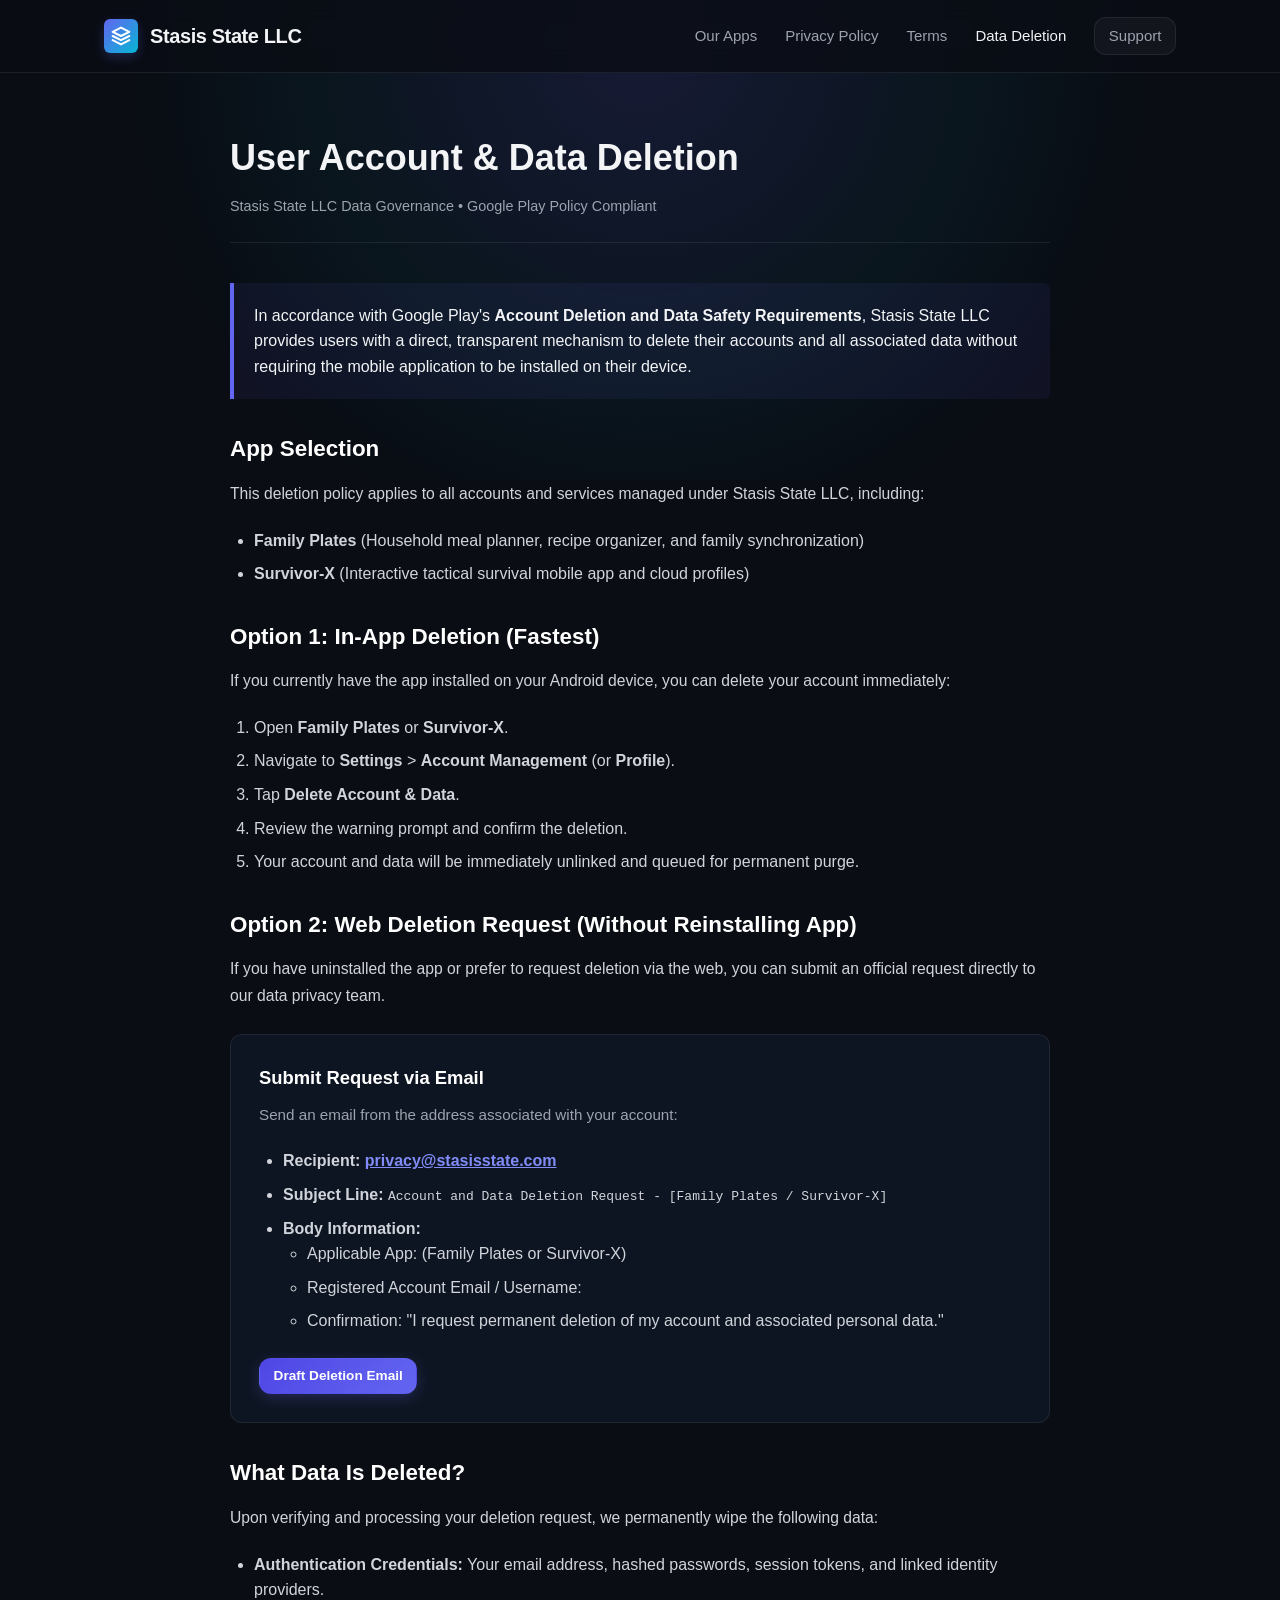
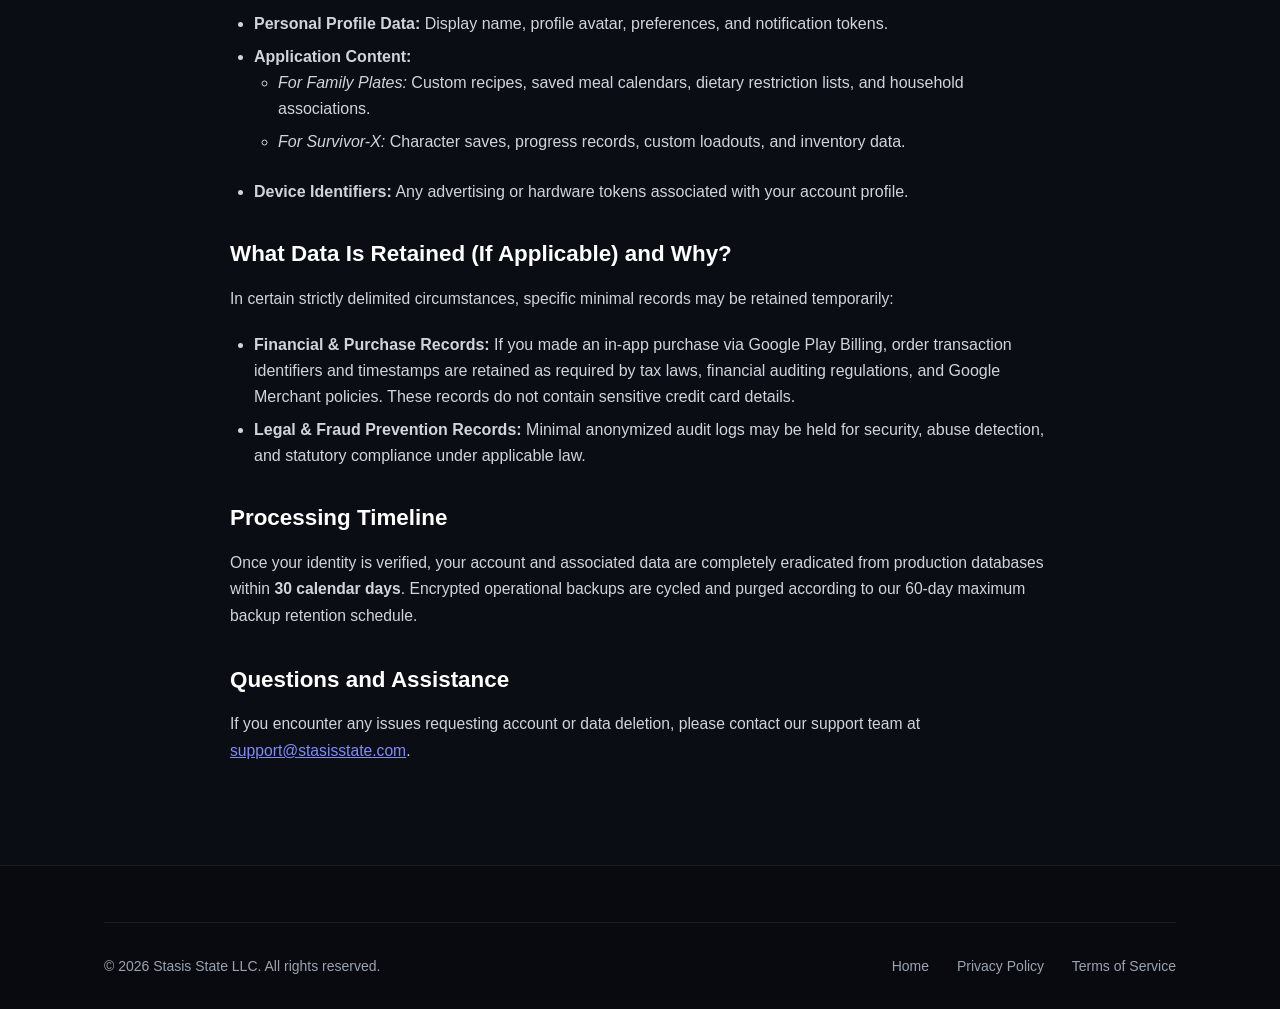
==== data-deletion.html @ c6badd23 "Initial commit" ====
<!DOCTYPE html>
<html lang="en">
<head>
  <meta charset="UTF-8" />
  <meta name="viewport" content="width=device-width, initial-scale=1.0" />
  <title>Account & Data Deletion Request — Stasis State LLC</title>
  <meta name="description" content="Request account and data deletion for Stasis State LLC applications, including Family Plates and Survivor-X. Google Play Store data safety compliance." />
  <meta name="robots" content="index, follow" />
  <link rel="stylesheet" href="styles.css" />
  <link rel="icon" href="data:image/svg+xml,<svg xmlns='http://www.w3.org/2000/svg' viewBox='0 0 100 100'><rect width='100' height='100' rx='20' fill='%234f46e5'/><path d='M30 35 L70 35 L50 65 Z' fill='%2306b6d4'/></svg>" />
</head>
<body>
  <div class="ambient-glow" aria-hidden="true"></div>

  <!-- Header -->
  <header class="site-header">
    <div class="container nav-wrapper">
      <a href="index.html" class="brand-link" aria-label="Stasis State LLC Home">
        <div class="brand-logo-icon" aria-hidden="true">
          <svg width="20" height="20" viewBox="0 0 24 24" fill="none" stroke="currentColor" stroke-width="2.5" stroke-linecap="round" stroke-linejoin="round">
            <polygon points="12 2 2 7 12 12 22 7 12 2"></polygon>
            <polyline points="2 17 12 22 22 17"></polyline>
            <polyline points="2 12 12 17 22 12"></polyline>
          </svg>
        </div>
        <span>Stasis State LLC</span>
      </a>

      <nav aria-label="Main Navigation">
        <ul class="nav-links">
          <li><a href="index.html#apps">Our Apps</a></li>
          <li><a href="privacy.html">Privacy Policy</a></li>
          <li><a href="terms.html">Terms</a></li>
          <li><a href="data-deletion.html" class="active">Data Deletion</a></li>
          <li><a href="index.html#contact" class="btn btn-outline btn-sm">Support</a></li>
        </ul>
      </nav>
    </div>
  </header>

  <main class="container">
    <article class="policy-container">
      <div class="policy-header">
        <h1>User Account & Data Deletion</h1>
        <div class="policy-meta">
          <span>Stasis State LLC Data Governance</span> &bull;
          <span>Google Play Policy Compliant</span>
        </div>
      </div>

      <div class="alert-box">
        <p>
          In accordance with Google Play's <strong>Account Deletion and Data Safety Requirements</strong>, Stasis State LLC provides users with a direct, transparent mechanism to delete their accounts and all associated data without requiring the mobile application to be installed on their device.
        </p>
      </div>

      <div class="policy-body">
        <h2>App Selection</h2>
        <p>This deletion policy applies to all accounts and services managed under Stasis State LLC, including:</p>
        <ul>
          <li><strong id="family-plates">Family Plates</strong> (Household meal planner, recipe organizer, and family synchronization)</li>
          <li><strong id="survivor-x">Survivor-X</strong> (Interactive tactical survival mobile app and cloud profiles)</li>
        </ul>

        <h2>Option 1: In-App Deletion (Fastest)</h2>
        <p>If you currently have the app installed on your Android device, you can delete your account immediately:</p>
        <ol>
          <li>Open <strong>Family Plates</strong> or <strong>Survivor-X</strong>.</li>
          <li>Navigate to <strong>Settings</strong> &gt; <strong>Account Management</strong> (or <strong>Profile</strong>).</li>
          <li>Tap <strong>Delete Account &amp; Data</strong>.</li>
          <li>Review the warning prompt and confirm the deletion.</li>
          <li>Your account and data will be immediately unlinked and queued for permanent purge.</li>
        </ol>

        <h2>Option 2: Web Deletion Request (Without Reinstalling App)</h2>
        <p>
          If you have uninstalled the app or prefer to request deletion via the web, you can submit an official request directly to our data privacy team.
        </p>

        <div style="background: var(--bg-card); border: 1px solid var(--border-color); border-radius: var(--radius-md); padding: 1.75rem; margin: 1.5rem 0;">
          <h3 style="margin-top: 0; color: #fff;">Submit Request via Email</h3>
          <p style="color: var(--text-muted); font-size: 0.95rem;">
            Send an email from the address associated with your account:
          </p>
          <ul style="margin-bottom: 1.25rem;">
            <li><strong>Recipient:</strong> <a href="mailto:privacy@stasisstate.com?subject=Account%20and%20Data%20Deletion%20Request" style="color: #818cf8; font-weight: 600;">privacy@stasisstate.com</a></li>
            <li><strong>Subject Line:</strong> <code>Account and Data Deletion Request - [Family Plates / Survivor-X]</code></li>
            <li><strong>Body Information:</strong>
              <ul>
                <li>Applicable App: (Family Plates or Survivor-X)</li>
                <li>Registered Account Email / Username:</li>
                <li>Confirmation: "I request permanent deletion of my account and associated personal data."</li>
              </ul>
            </li>
          </ul>
          <a href="mailto:privacy@stasisstate.com?subject=Account%20and%20Data%20Deletion%20Request&body=Please%20delete%20my%20account%20and%20all%20associated%20data%20for%20the%20following%20app%3A%0A%0AApp%20Name%3A%20%5BFamily%20Plates%20%2F%20Survivor-X%5D%0AAccount%20Email%20or%20Username%3A%20%0A" class="btn btn-primary btn-sm">
            Draft Deletion Email
          </a>
        </div>

        <h2>What Data Is Deleted?</h2>
        <p>Upon verifying and processing your deletion request, we permanently wipe the following data:</p>
        <ul>
          <li><strong>Authentication Credentials:</strong> Your email address, hashed passwords, session tokens, and linked identity providers.</li>
          <li><strong>Personal Profile Data:</strong> Display name, profile avatar, preferences, and notification tokens.</li>
          <li><strong>Application Content:</strong>
            <ul>
              <li><em>For Family Plates:</em> Custom recipes, saved meal calendars, dietary restriction lists, and household associations.</li>
              <li><em>For Survivor-X:</em> Character saves, progress records, custom loadouts, and inventory data.</li>
            </ul>
          </li>
          <li><strong>Device Identifiers:</strong> Any advertising or hardware tokens associated with your account profile.</li>
        </ul>

        <h2>What Data Is Retained (If Applicable) and Why?</h2>
        <p>In certain strictly delimited circumstances, specific minimal records may be retained temporarily:</p>
        <ul>
          <li><strong>Financial & Purchase Records:</strong> If you made an in-app purchase via Google Play Billing, order transaction identifiers and timestamps are retained as required by tax laws, financial auditing regulations, and Google Merchant policies. These records do not contain sensitive credit card details.</li>
          <li><strong>Legal & Fraud Prevention Records:</strong> Minimal anonymized audit logs may be held for security, abuse detection, and statutory compliance under applicable law.</li>
        </ul>

        <h2>Processing Timeline</h2>
        <p>
          Once your identity is verified, your account and associated data are completely eradicated from production databases within <strong>30 calendar days</strong>. Encrypted operational backups are cycled and purged according to our 60-day maximum backup retention schedule.
        </p>

        <h2>Questions and Assistance</h2>
        <p>
          If you encounter any issues requesting account or data deletion, please contact our support team at <a href="mailto:support@stasisstate.com" style="color: #818cf8;">support@stasisstate.com</a>.
        </p>
      </div>
    </article>
  </main>

  <footer class="site-footer">
    <div class="container">
      <div class="footer-bottom">
        <div>&copy; 2026 Stasis State LLC. All rights reserved.</div>
        <div>
          <a href="index.html" style="color: var(--text-muted); text-decoration: none; margin-right: 1.5rem;">Home</a>
          <a href="privacy.html" style="color: var(--text-muted); text-decoration: none; margin-right: 1.5rem;">Privacy Policy</a>
          <a href="terms.html" style="color: var(--text-muted); text-decoration: none;">Terms of Service</a>
        </div>
      </div>
    </div>
  </footer>
</body>
</html>
---- styles.css ----
* {
  margin: 0;
  padding: 0;
  box-sizing: border-box;
}

:root {
  --bg-primary: #0a0d14;
  --bg-secondary: #111726;
  --bg-card: rgba(17, 24, 39, 0.75);
  --bg-card-hover: rgba(30, 41, 59, 0.85);
  --border-color: rgba(255, 255, 255, 0.08);
  --border-focus: rgba(99, 102, 241, 0.5);

  --text-main: #f3f4f6;
  --text-muted: #9ca3af;
  --text-dim: #6b7280;

  --accent-primary: #6366f1;
  --accent-secondary: #06b6d4;
  --accent-glow: rgba(99, 102, 241, 0.25);
  --accent-green: #10b981;

  --radius-sm: 6px;
  --radius-md: 12px;
  --radius-lg: 20px;

  --font-sans: -apple-system, BlinkMacSystemFont, "Segoe UI", Roboto, "Helvetica Neue", Arial, sans-serif;
  --container-width: 1120px;
}

body {
  font-family: var(--font-sans);
  background-color: var(--bg-primary);
  color: var(--text-main);
  line-height: 1.6;
  min-height: 100vh;
  display: flex;
  flex-direction: column;
  -webkit-font-smoothing: antialiased;
}

/* Background Atmosphere */
.ambient-glow {
  position: fixed;
  top: 0;
  left: 50%;
  transform: translateX(-50%);
  width: 100vw;
  max-width: 1200px;
  height: 480px;
  background: radial-gradient(circle at 50% 10%, rgba(99, 102, 241, 0.15) 0%, rgba(6, 182, 212, 0.05) 45%, transparent 70%);
  pointer-events: none;
  z-index: 0;
}

/* Layout */
.container {
  width: 100%;
  max-width: var(--container-width);
  margin: 0 auto;
  padding: 0 1.5rem;
  position: relative;
  z-index: 1;
}

/* Header & Nav */
header.site-header {
  position: sticky;
  top: 0;
  backdrop-filter: blur(12px);
  -webkit-backdrop-filter: blur(12px);
  background-color: rgba(10, 13, 20, 0.8);
  border-bottom: 1px solid var(--border-color);
  z-index: 100;
}

.nav-wrapper {
  display: flex;
  align-items: center;
  justify-content: space-between;
  height: 4.5rem;
}

.brand-link {
  display: flex;
  align-items: center;
  gap: 0.75rem;
  text-decoration: none;
  color: var(--text-main);
  font-weight: 700;
  font-size: 1.25rem;
  letter-spacing: -0.02em;
}

.brand-logo-icon {
  width: 34px;
  height: 34px;
  border-radius: var(--radius-sm);
  background: linear-gradient(135deg, var(--accent-primary), var(--accent-secondary));
  display: flex;
  align-items: center;
  justify-content: center;
  color: #fff;
  box-shadow: 0 4px 12px var(--accent-glow);
}

.nav-links {
  display: flex;
  align-items: center;
  gap: 1.75rem;
  list-style: none;
}

.nav-links a {
  text-decoration: none;
  color: var(--text-muted);
  font-size: 0.9375rem;
  font-weight: 500;
  transition: color 0.2s ease;
}

.nav-links a:hover,
.nav-links a.active {
  color: var(--text-main);
}

.btn {
  display: inline-flex;
  align-items: center;
  justify-content: center;
  gap: 0.5rem;
  padding: 0.625rem 1.25rem;
  border-radius: var(--radius-md);
  font-size: 0.9375rem;
  font-weight: 600;
  text-decoration: none;
  cursor: pointer;
  transition: all 0.2s ease;
  border: 1px solid transparent;
}

.btn-primary {
  background: linear-gradient(135deg, #4f46e5, #6366f1);
  color: #ffffff;
  box-shadow: 0 4px 14px var(--accent-glow);
}

.btn-primary:hover {
  background: linear-gradient(135deg, #4338ca, #4f46e5);
  box-shadow: 0 6px 20px var(--accent-glow);
  transform: translateY(-1px);
}

.btn-outline {
  background-color: rgba(255, 255, 255, 0.04);
  color: var(--text-main);
  border-color: var(--border-color);
}

.btn-outline:hover {
  background-color: rgba(255, 255, 255, 0.08);
  border-color: rgba(255, 255, 255, 0.2);
}

.btn-sm {
  padding: 0.4rem 0.85rem;
  font-size: 0.85rem;
}

/* Hero Section */
.hero {
  padding: 5rem 0 3.5rem;
  text-align: center;
}

.pill-badge {
  display: inline-flex;
  align-items: center;
  gap: 0.5rem;
  padding: 0.35rem 0.9rem;
  border-radius: 9999px;
  background-color: rgba(99, 102, 241, 0.12);
  border: 1px solid rgba(99, 102, 241, 0.28);
  color: #a5b4fc;
  font-size: 0.8125rem;
  font-weight: 500;
  margin-bottom: 1.5rem;
}

.pill-dot {
  width: 7px;
  height: 7px;
  border-radius: 50%;
  background-color: var(--accent-green);
  box-shadow: 0 0 8px var(--accent-green);
}

.hero h1 {
  font-size: clamp(2.25rem, 5vw, 3.75rem);
  font-weight: 800;
  line-height: 1.15;
  letter-spacing: -0.03em;
  margin-bottom: 1.25rem;
  max-width: 860px;
  margin-left: auto;
  margin-right: auto;
}

.hero-subtitle {
  font-size: 1.1875rem;
  color: var(--text-muted);
  max-width: 680px;
  margin: 0 auto 2.25rem;
  line-height: 1.6;
}

.hero-actions {
  display: flex;
  align-items: center;
  justify-content: center;
  gap: 1rem;
  flex-wrap: wrap;
}

/* Section Common */
.section {
  padding: 4.5rem 0;
  border-top: 1px solid var(--border-color);
}

.section-header {
  text-align: center;
  max-width: 680px;
  margin: 0 auto 3rem;
}

.section-header .sub-title {
  color: var(--accent-secondary);
  font-size: 0.85rem;
  font-weight: 700;
  text-transform: uppercase;
  letter-spacing: 0.08em;
  margin-bottom: 0.5rem;
}

.section-header h2 {
  font-size: clamp(1.75rem, 3.5vw, 2.5rem);
  font-weight: 700;
  letter-spacing: -0.02em;
  margin-bottom: 0.75rem;
}

.section-header p {
  color: var(--text-muted);
  font-size: 1.05rem;
}

/* App Portfolio Grid */
.apps-grid {
  display: grid;
  grid-template-columns: repeat(auto-fit, minmax(320px, 1fr));
  gap: 2rem;
}

.app-card {
  background: var(--bg-card);
  border: 1px solid var(--border-color);
  border-radius: var(--radius-lg);
  padding: 2.25rem;
  display: flex;
  flex-direction: column;
  transition: transform 0.25s ease, border-color 0.25s ease, box-shadow 0.25s ease;
  position: relative;
  overflow: hidden;
}

.app-card::before {
  content: "";
  position: absolute;
  top: 0;
  left: 0;
  right: 0;
  height: 3px;
  background: linear-gradient(90deg, var(--accent-primary), var(--accent-secondary));
  opacity: 0;
  transition: opacity 0.25s ease;
}

.app-card:hover {
  transform: translateY(-4px);
  border-color: rgba(255, 255, 255, 0.18);
  box-shadow: 0 16px 32px rgba(0, 0, 0, 0.35);
}

.app-card:hover::before {
  opacity: 1;
}

.app-card-header {
  display: flex;
  align-items: center;
  gap: 1.25rem;
  margin-bottom: 1.25rem;
}

.app-icon {
  width: 58px;
  height: 58px;
  border-radius: var(--radius-md);
  display: flex;
  align-items: center;
  justify-content: center;
  flex-shrink: 0;
  font-size: 1.75rem;
}

.app-icon.family-plates {
  background: linear-gradient(135deg, #f97316, #ef4444);
  color: #fff;
}

.app-icon.survivor-x {
  background: linear-gradient(135deg, #10b981, #06b6d4);
  color: #fff;
}

.app-meta h3 {
  font-size: 1.35rem;
  font-weight: 700;
  letter-spacing: -0.01em;
}

.app-category {
  font-size: 0.8125rem;
  color: var(--text-muted);
}

.app-description {
  color: var(--text-muted);
  font-size: 0.95rem;
  line-height: 1.6;
  margin-bottom: 1.5rem;
  flex-grow: 1;
}

.app-highlights {
  list-style: none;
  margin-bottom: 1.75rem;
}

.app-highlights li {
  font-size: 0.875rem;
  color: #d1d5db;
  display: flex;
  align-items: center;
  gap: 0.5rem;
  margin-bottom: 0.5rem;
}

.app-highlights li svg {
  color: var(--accent-secondary);
  flex-shrink: 0;
}

.app-actions {
  display: flex;
  gap: 0.75rem;
  flex-wrap: wrap;
  align-items: center;
}

/* Standards / Verification Grid */
.standards-grid {
  display: grid;
  grid-template-columns: repeat(auto-fit, minmax(240px, 1fr));
  gap: 1.5rem;
}

.standard-item {
  background-color: var(--bg-card);
  border: 1px solid var(--border-color);
  border-radius: var(--radius-md);
  padding: 1.75rem;
}

.standard-icon-wrap {
  width: 44px;
  height: 44px;
  border-radius: var(--radius-sm);
  background-color: rgba(99, 102, 241, 0.12);
  color: #818cf8;
  display: flex;
  align-items: center;
  justify-content: center;
  margin-bottom: 1.25rem;
}

.standard-item h3 {
  font-size: 1.125rem;
  margin-bottom: 0.5rem;
}

.standard-item p {
  color: var(--text-muted);
  font-size: 0.9rem;
  line-height: 1.55;
}

/* Legal Entity / Business Information Card */
.business-info-card {
  background: linear-gradient(180deg, rgba(17, 24, 39, 0.9), rgba(15, 23, 42, 0.8));
  border: 1px solid rgba(255, 255, 255, 0.12);
  border-radius: var(--radius-lg);
  padding: 2.5rem;
  margin-top: 2rem;
}

.business-grid {
  display: grid;
  grid-template-columns: repeat(auto-fit, minmax(220px, 1fr));
  gap: 1.5rem;
  margin-top: 1.75rem;
}

.business-field {
  display: flex;
  flex-direction: column;
}

.business-label {
  font-size: 0.75rem;
  text-transform: uppercase;
  letter-spacing: 0.05em;
  color: var(--text-dim);
  margin-bottom: 0.35rem;
  font-weight: 600;
}

.business-value {
  font-size: 0.975rem;
  color: var(--text-main);
  font-weight: 500;
  word-break: break-word;
}

.business-value a {
  color: #818cf8;
  text-decoration: none;
}

.business-value a:hover {
  text-decoration: underline;
}

/* Policy Documents Page Specifics */
.policy-container {
  padding: 3.5rem 0 5rem;
  max-width: 820px;
  margin: 0 auto;
}

.policy-header {
  margin-bottom: 2.5rem;
  border-bottom: 1px solid var(--border-color);
  padding-bottom: 1.5rem;
}

.policy-header h1 {
  font-size: 2.25rem;
  font-weight: 800;
  margin-bottom: 0.5rem;
}

.policy-meta {
  color: var(--text-muted);
  font-size: 0.9rem;
}

.policy-body h2 {
  font-size: 1.4rem;
  font-weight: 700;
  margin: 2rem 0 0.85rem;
  color: #ffffff;
}

.policy-body h3 {
  font-size: 1.15rem;
  font-weight: 600;
  margin: 1.5rem 0 0.65rem;
  color: #e5e7eb;
}

.policy-body p {
  color: #d1d5db;
  font-size: 0.98rem;
  line-height: 1.7;
  margin-bottom: 1.25rem;
}

.policy-body ul, .policy-body ol {
  margin-bottom: 1.5rem;
  padding-left: 1.5rem;
  color: #d1d5db;
}

.policy-body li {
  margin-bottom: 0.5rem;
  line-height: 1.6;
}

.alert-box {
  background-color: rgba(99, 102, 241, 0.08);
  border-left: 4px solid var(--accent-primary);
  padding: 1.25rem;
  border-radius: 0 var(--radius-sm) var(--radius-sm) 0;
  margin: 1.75rem 0;
}

.alert-box p {
  margin-bottom: 0;
}

/* Footer */
footer.site-footer {
  margin-top: auto;
  background-color: #080a10;
  border-top: 1px solid var(--border-color);
  padding: 3.5rem 0 2rem;
  color: var(--text-muted);
  font-size: 0.875rem;
}

.footer-top {
  display: grid;
  grid-template-columns: 2fr 1fr 1fr 1fr;
  gap: 2.5rem;
  margin-bottom: 3rem;
}

.footer-brand h4 {
  color: var(--text-main);
  font-size: 1.15rem;
  margin-bottom: 0.75rem;
}

.footer-brand p {
  font-size: 0.9rem;
  line-height: 1.6;
  max-width: 320px;
}

.footer-col h5 {
  color: var(--text-main);
  font-size: 0.9rem;
  font-weight: 600;
  text-transform: uppercase;
  letter-spacing: 0.05em;
  margin-bottom: 1.2rem;
}

.footer-links {
  list-style: none;
  display: flex;
  flex-direction: column;
  gap: 0.75rem;
}

.footer-links a {
  color: var(--text-muted);
  text-decoration: none;
  transition: color 0.2s ease;
}

.footer-links a:hover {
  color: var(--text-main);
}

.footer-bottom {
  display: flex;
  align-items: center;
  justify-content: space-between;
  border-top: 1px solid var(--border-color);
  padding-top: 2rem;
  flex-wrap: wrap;
  gap: 1rem;
}

/* Responsive */
@media (max-width: 860px) {
  .footer-top {
    grid-template-columns: 1fr 1fr;
  }
}

@media (max-width: 640px) {
  .nav-links {
    display: none;
  }
  .footer-top {
    grid-template-columns: 1fr;
  }
  .footer-bottom {
    flex-direction: column;
    text-align: center;
  }
  .hero {
    padding: 3.5rem 0 2.5rem;
  }
}
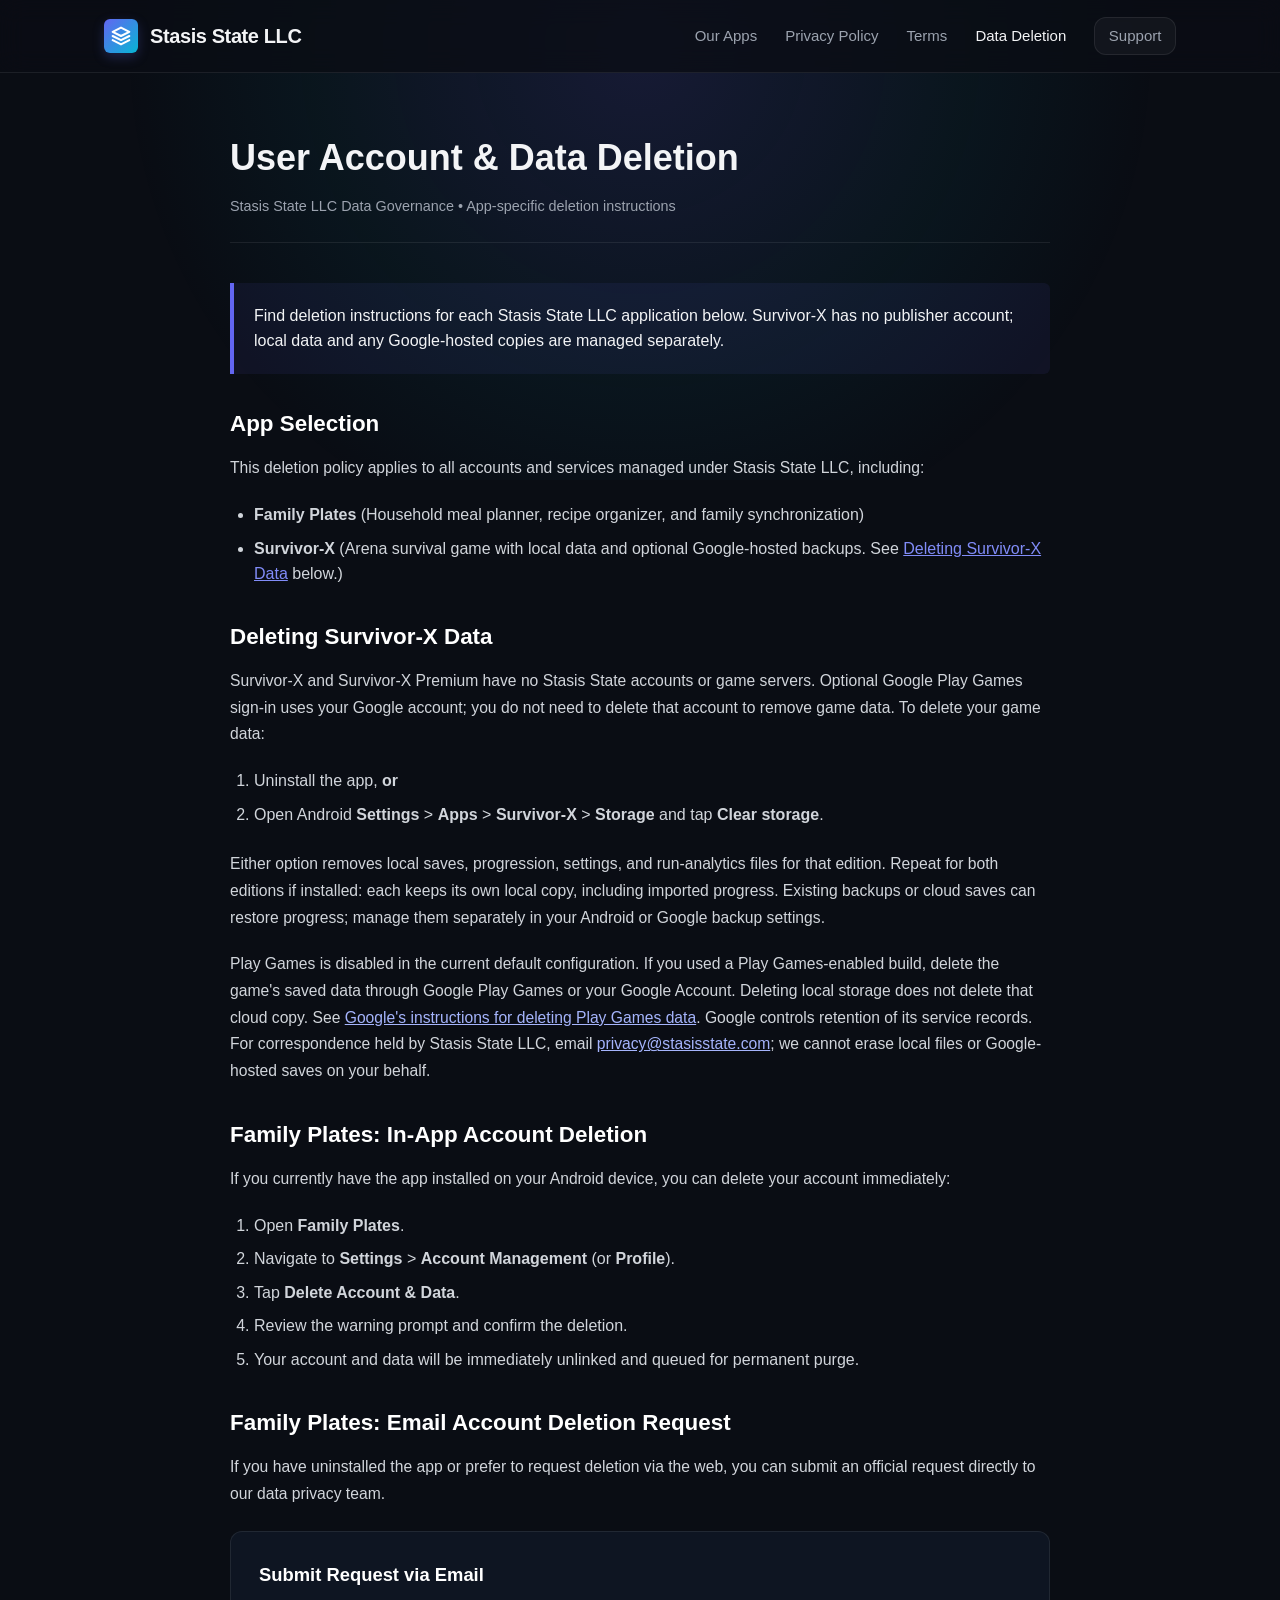
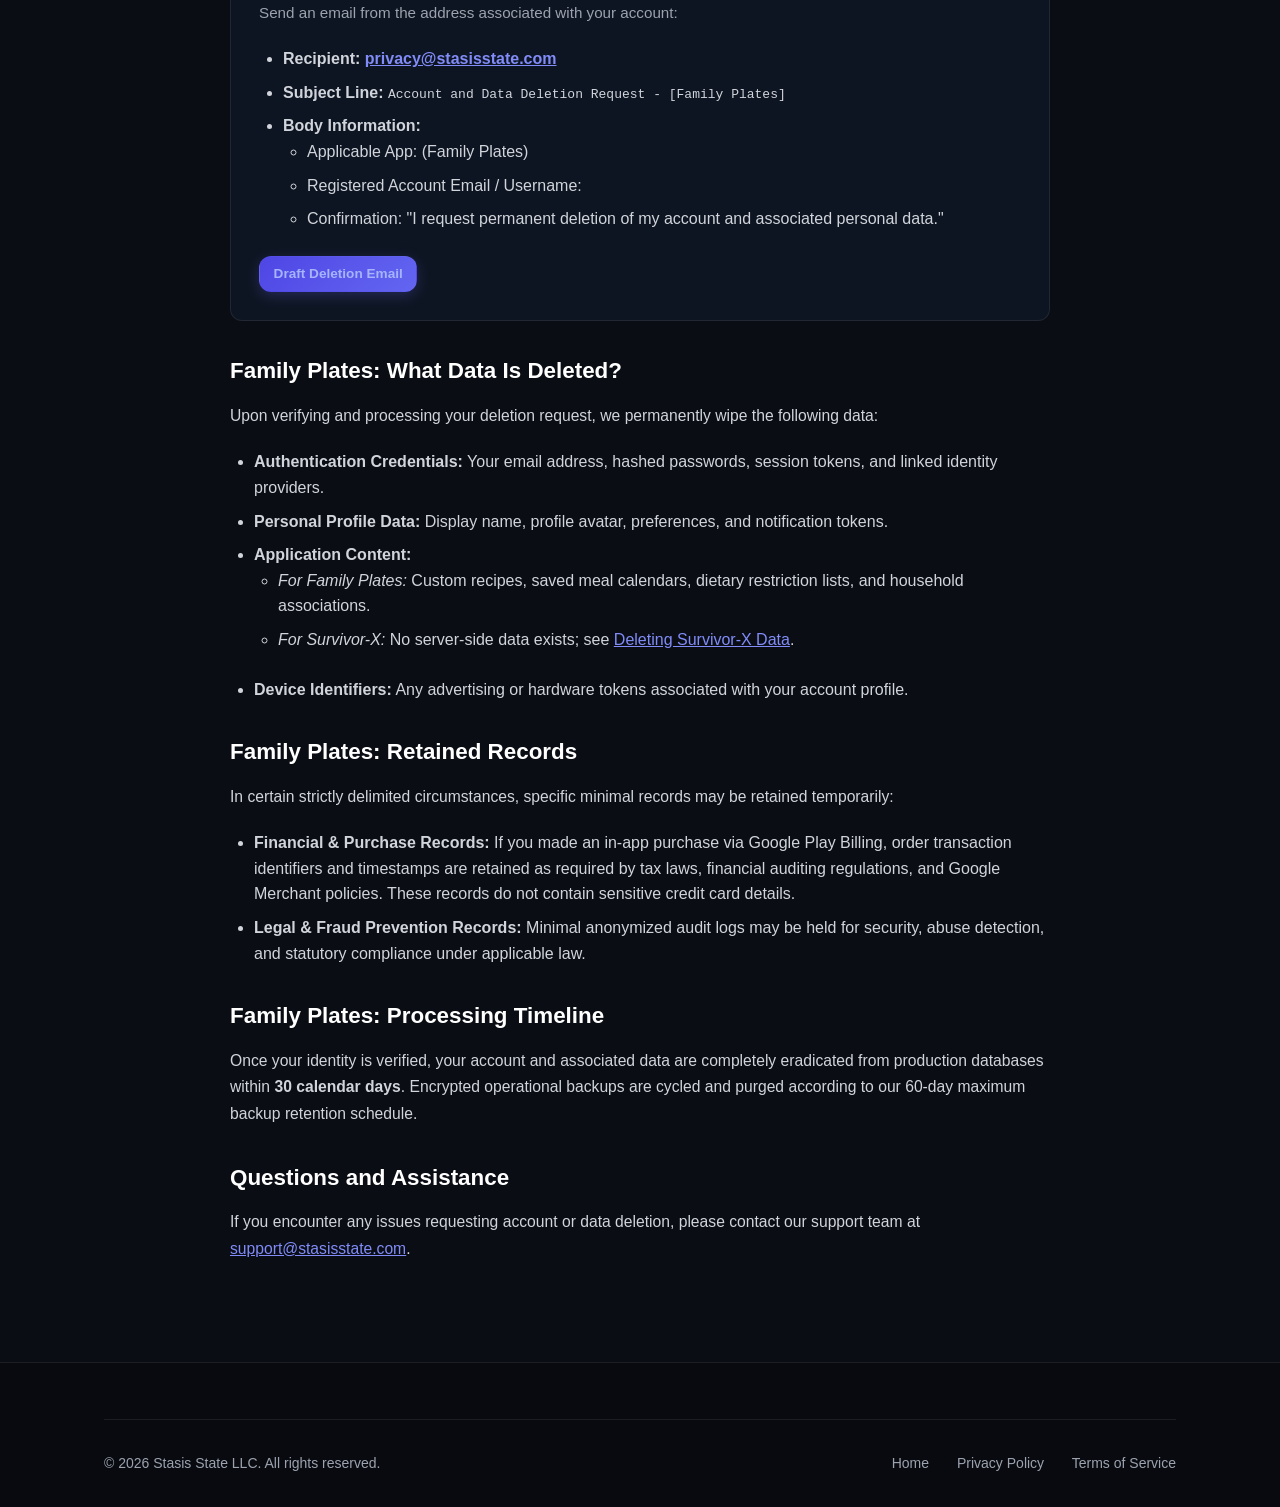
==== commit d2072da4: "docs: align public presence with current Survivor-X data handling" ====
--- a/data-deletion.html
+++ b/data-deletion.html
@@ -44,13 +44,13 @@
         <h1>User Account & Data Deletion</h1>
         <div class="policy-meta">
           <span>Stasis State LLC Data Governance</span> &bull;
-          <span>Google Play Policy Compliant</span>
+          <span>App-specific deletion instructions</span>
         </div>
       </div>
 
       <div class="alert-box">
         <p>
-          In accordance with Google Play's <strong>Account Deletion and Data Safety Requirements</strong>, Stasis State LLC provides users with a direct, transparent mechanism to delete their accounts and all associated data without requiring the mobile application to be installed on their device.
+          Find deletion instructions for each Stasis State LLC application below. Survivor-X has no publisher account; local data and any Google-hosted copies are managed separately.
         </p>
       </div>
 
@@ -59,20 +59,29 @@
         <p>This deletion policy applies to all accounts and services managed under Stasis State LLC, including:</p>
         <ul>
           <li><strong id="family-plates">Family Plates</strong> (Household meal planner, recipe organizer, and family synchronization)</li>
-          <li><strong id="survivor-x">Survivor-X</strong> (Interactive tactical survival mobile app and cloud profiles)</li>
+          <li><strong id="survivor-x">Survivor-X</strong> (Arena survival game with local data and optional Google-hosted backups. See <a href="#survivor-x-deletion" style="color: #818cf8;">Deleting Survivor-X Data</a> below.)</li>
         </ul>
 
-        <h2>Option 1: In-App Deletion (Fastest)</h2>
+        <h2 id="survivor-x-deletion">Deleting Survivor-X Data</h2>
+        <p>Survivor-X and Survivor-X Premium have no Stasis State accounts or game servers. Optional Google Play Games sign-in uses your Google account; you do not need to delete that account to remove game data. To delete your game data:</p>
+        <ol>
+          <li>Uninstall the app, <strong>or</strong></li>
+          <li>Open Android <strong>Settings</strong> &gt; <strong>Apps</strong> &gt; <strong>Survivor-X</strong> &gt; <strong>Storage</strong> and tap <strong>Clear storage</strong>.</li>
+        </ol>
+        <p>Either option removes local saves, progression, settings, and run-analytics files for that edition. Repeat for both editions if installed: each keeps its own local copy, including imported progress. Existing backups or cloud saves can restore progress; manage them separately in your Android or Google backup settings.</p>
+        <p>Play Games is disabled in the current default configuration. If you used a Play Games-enabled build, delete the game's saved data through Google Play Games or your Google Account. Deleting local storage does not delete that cloud copy. See <a href="https://support.google.com/googleplay/answer/9130646">Google's instructions for deleting Play Games data</a>. Google controls retention of its service records. For correspondence held by Stasis State LLC, email <a href="mailto:privacy@stasisstate.com?subject=Survivor-X%20privacy%20request">privacy@stasisstate.com</a>; we cannot erase local files or Google-hosted saves on your behalf.</p>
+
+        <h2>Family Plates: In-App Account Deletion</h2>
         <p>If you currently have the app installed on your Android device, you can delete your account immediately:</p>
         <ol>
-          <li>Open <strong>Family Plates</strong> or <strong>Survivor-X</strong>.</li>
+          <li>Open <strong>Family Plates</strong>.</li>
           <li>Navigate to <strong>Settings</strong> &gt; <strong>Account Management</strong> (or <strong>Profile</strong>).</li>
           <li>Tap <strong>Delete Account &amp; Data</strong>.</li>
           <li>Review the warning prompt and confirm the deletion.</li>
           <li>Your account and data will be immediately unlinked and queued for permanent purge.</li>
         </ol>
 
-        <h2>Option 2: Web Deletion Request (Without Reinstalling App)</h2>
+        <h2>Family Plates: Email Account Deletion Request</h2>
         <p>
           If you have uninstalled the app or prefer to request deletion via the web, you can submit an official request directly to our data privacy team.
         </p>
@@ -84,21 +93,21 @@
           </p>
           <ul style="margin-bottom: 1.25rem;">
             <li><strong>Recipient:</strong> <a href="mailto:privacy@stasisstate.com?subject=Account%20and%20Data%20Deletion%20Request" style="color: #818cf8; font-weight: 600;">privacy@stasisstate.com</a></li>
-            <li><strong>Subject Line:</strong> <code>Account and Data Deletion Request - [Family Plates / Survivor-X]</code></li>
+            <li><strong>Subject Line:</strong> <code>Account and Data Deletion Request - [Family Plates]</code></li>
             <li><strong>Body Information:</strong>
               <ul>
-                <li>Applicable App: (Family Plates or Survivor-X)</li>
+                <li>Applicable App: (Family Plates)</li>
                 <li>Registered Account Email / Username:</li>
                 <li>Confirmation: "I request permanent deletion of my account and associated personal data."</li>
               </ul>
             </li>
           </ul>
-          <a href="mailto:privacy@stasisstate.com?subject=Account%20and%20Data%20Deletion%20Request&body=Please%20delete%20my%20account%20and%20all%20associated%20data%20for%20the%20following%20app%3A%0A%0AApp%20Name%3A%20%5BFamily%20Plates%20%2F%20Survivor-X%5D%0AAccount%20Email%20or%20Username%3A%20%0A" class="btn btn-primary btn-sm">
+          <a href="mailto:privacy@stasisstate.com?subject=Account%20and%20Data%20Deletion%20Request&body=Please%20delete%20my%20account%20and%20all%20associated%20data%20for%20the%20following%20app%3A%0A%0AApp%20Name%3A%20Family%20Plates%0AAccount%20Email%20or%20Username%3A%20%0A" class="btn btn-primary btn-sm">
             Draft Deletion Email
           </a>
         </div>
 
-        <h2>What Data Is Deleted?</h2>
+        <h2>Family Plates: What Data Is Deleted?</h2>
         <p>Upon verifying and processing your deletion request, we permanently wipe the following data:</p>
         <ul>
           <li><strong>Authentication Credentials:</strong> Your email address, hashed passwords, session tokens, and linked identity providers.</li>
@@ -106,20 +115,20 @@
           <li><strong>Application Content:</strong>
             <ul>
               <li><em>For Family Plates:</em> Custom recipes, saved meal calendars, dietary restriction lists, and household associations.</li>
-              <li><em>For Survivor-X:</em> Character saves, progress records, custom loadouts, and inventory data.</li>
+              <li><em>For Survivor-X:</em> No server-side data exists; see <a href="#survivor-x-deletion" style="color: #818cf8;">Deleting Survivor-X Data</a>.</li>
             </ul>
           </li>
           <li><strong>Device Identifiers:</strong> Any advertising or hardware tokens associated with your account profile.</li>
         </ul>
 
-        <h2>What Data Is Retained (If Applicable) and Why?</h2>
+        <h2>Family Plates: Retained Records</h2>
         <p>In certain strictly delimited circumstances, specific minimal records may be retained temporarily:</p>
         <ul>
           <li><strong>Financial & Purchase Records:</strong> If you made an in-app purchase via Google Play Billing, order transaction identifiers and timestamps are retained as required by tax laws, financial auditing regulations, and Google Merchant policies. These records do not contain sensitive credit card details.</li>
           <li><strong>Legal & Fraud Prevention Records:</strong> Minimal anonymized audit logs may be held for security, abuse detection, and statutory compliance under applicable law.</li>
         </ul>
 
-        <h2>Processing Timeline</h2>
+        <h2>Family Plates: Processing Timeline</h2>
         <p>
           Once your identity is verified, your account and associated data are completely eradicated from production databases within <strong>30 calendar days</strong>. Encrypted operational backups are cycled and purged according to our 60-day maximum backup retention schedule.
         </p>
--- a/styles.css
+++ b/styles.css
@@ -608,3 +608,11 @@
     padding: 3.5rem 0 2.5rem;
   }
 }
+
+/* Keep support and privacy navigation reachable on small screens. */
+a:focus-visible { outline: 2px solid var(--accent-cyan); outline-offset: 4px; }
+.policy-body a { color: #a5b4fc; overflow-wrap: anywhere; }
+@media (max-width: 1100px) {
+  .nav-wrapper { height: auto; min-height: 4.75rem; flex-wrap: wrap; gap: 1rem; padding-top: 1rem; padding-bottom: 1rem; }
+  .nav-links { display: flex; flex-wrap: wrap; gap: 1rem; }
+}
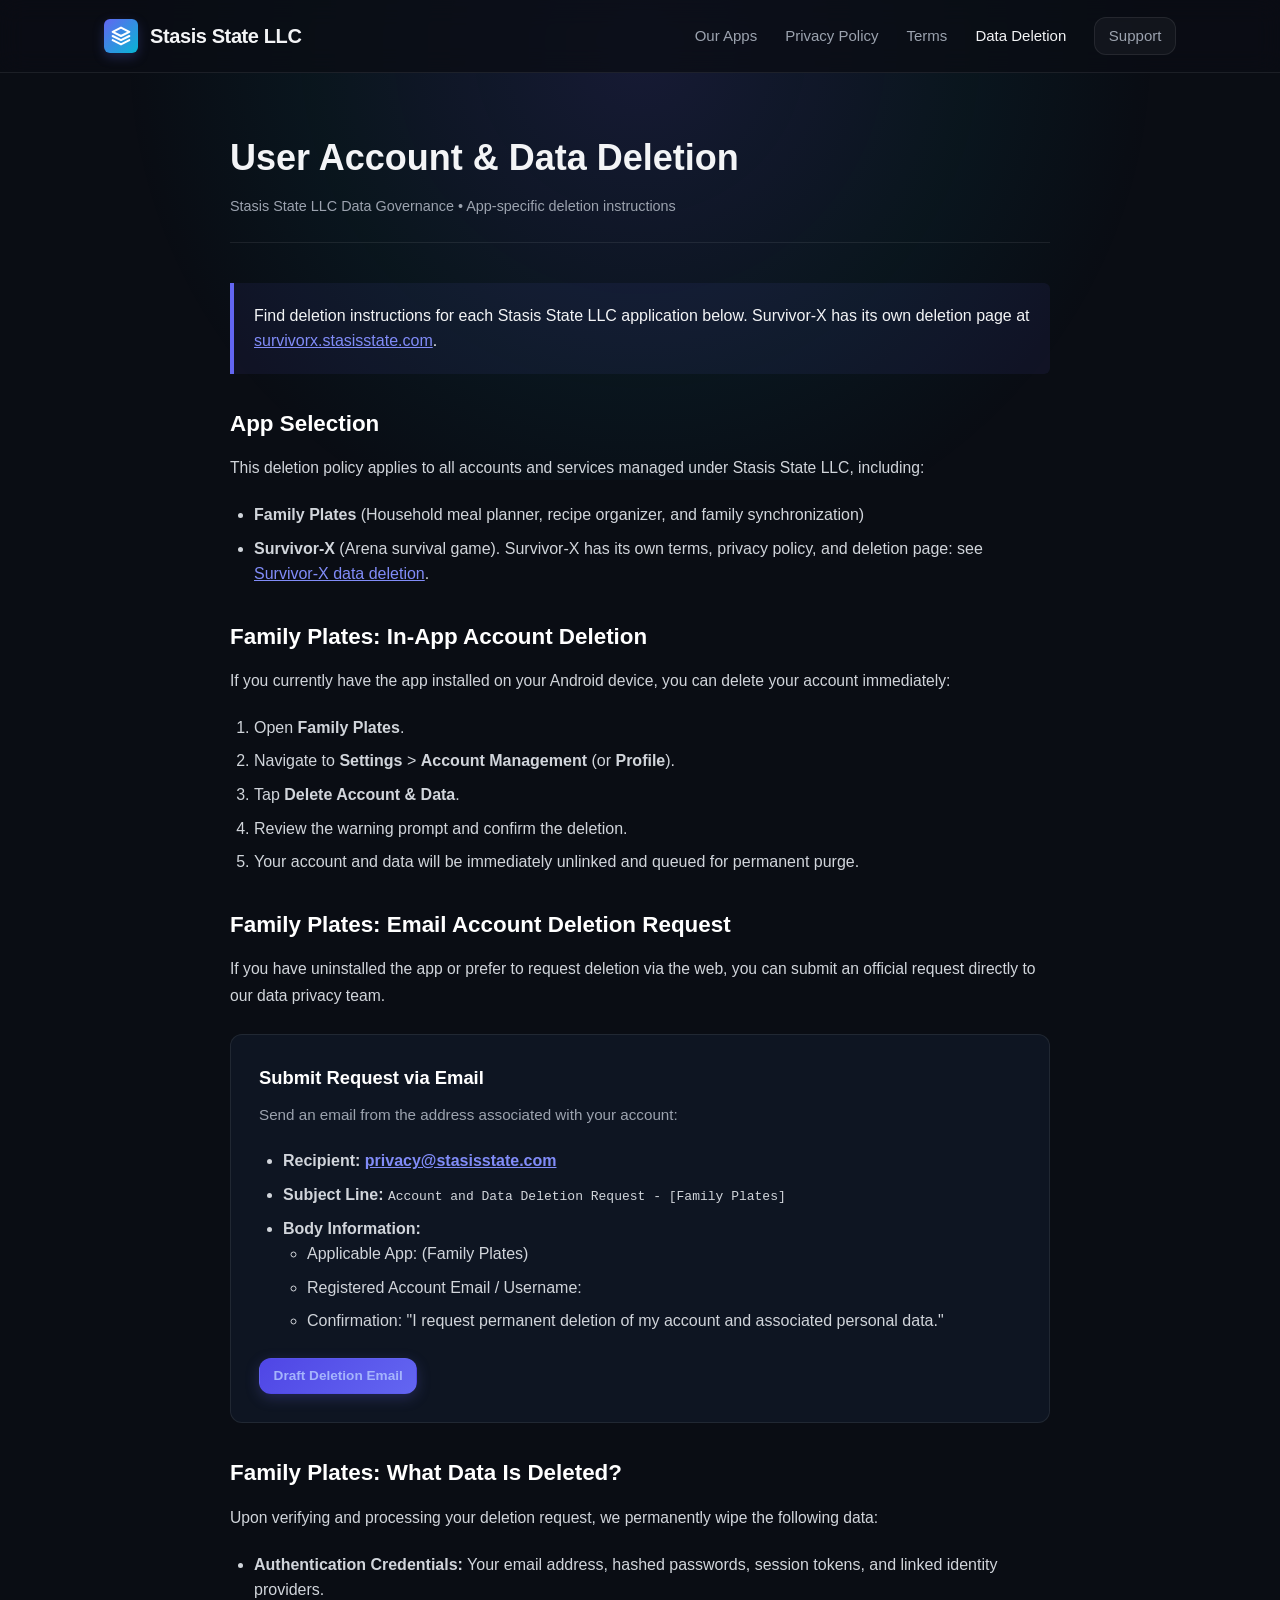
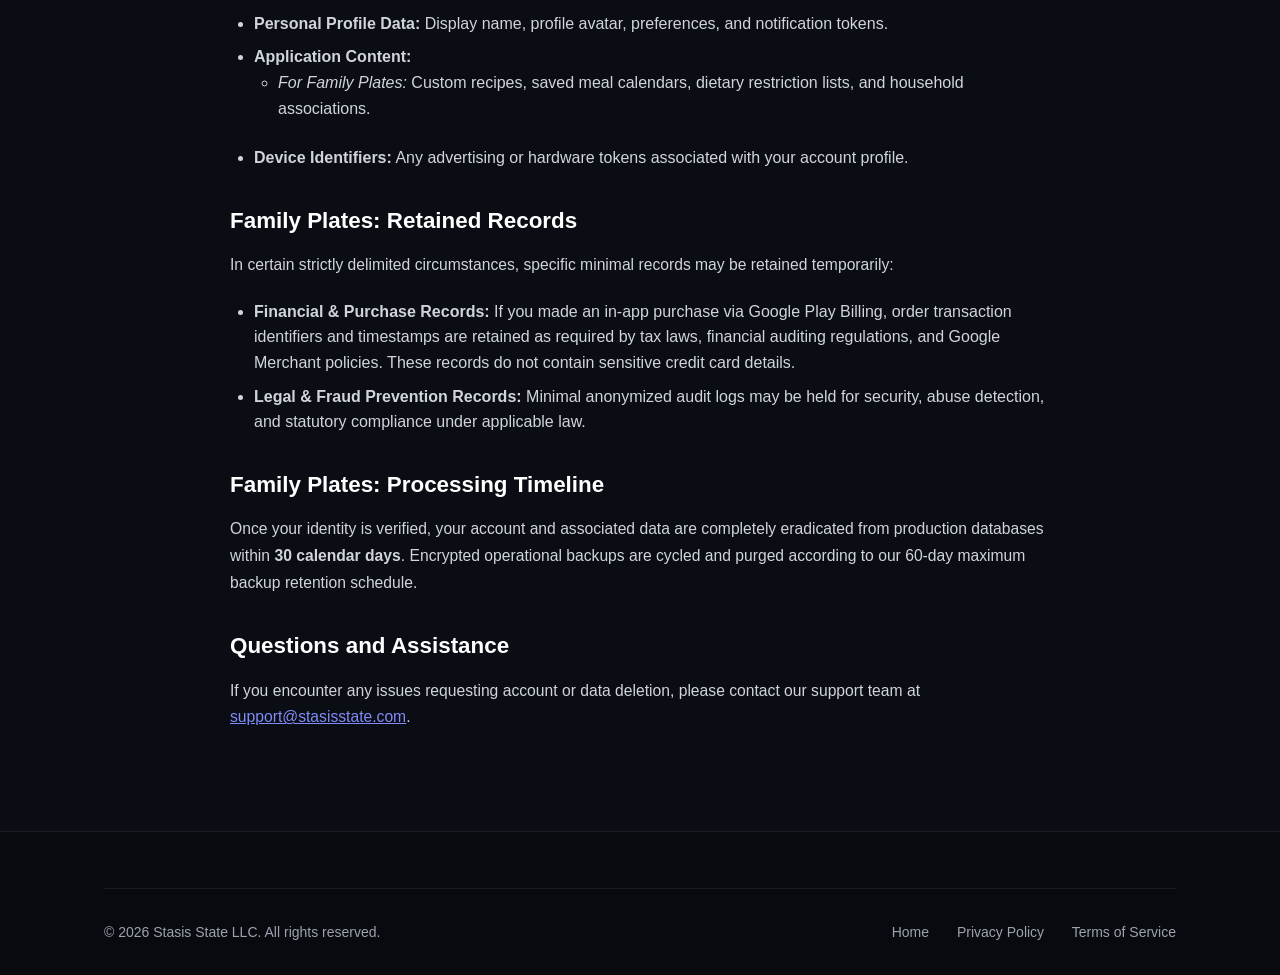
==== commit 76c48b7f: "docs: reduce the Survivor-X sections to pointers at survivorx.stasisstate.com and drop old app names" ====
--- a/data-deletion.html
+++ b/data-deletion.html
@@ -4,7 +4,7 @@
   <meta charset="UTF-8" />
   <meta name="viewport" content="width=device-width, initial-scale=1.0" />
   <title>Account & Data Deletion Request — Stasis State LLC</title>
-  <meta name="description" content="Request account and data deletion for Stasis State LLC applications, including Family Plates and Survivor-X. Google Play Store data safety compliance." />
+  <meta name="description" content="Request account and data deletion for Stasis State LLC applications, including Family Plates. Survivor-X has its own deletion page. Google Play Store data safety compliance." />
   <meta name="robots" content="index, follow" />
   <link rel="stylesheet" href="styles.css" />
   <link rel="icon" href="data:image/svg+xml,<svg xmlns='http://www.w3.org/2000/svg' viewBox='0 0 100 100'><rect width='100' height='100' rx='20' fill='%234f46e5'/><path d='M30 35 L70 35 L50 65 Z' fill='%2306b6d4'/></svg>" />
@@ -50,7 +50,7 @@
 
       <div class="alert-box">
         <p>
-          Find deletion instructions for each Stasis State LLC application below. Survivor-X has no publisher account; local data and any Google-hosted copies are managed separately.
+          Find deletion instructions for each Stasis State LLC application below. Survivor-X has its own deletion page at <a href="https://survivorx.stasisstate.com/data-deletion.html" style="color: #818cf8;">survivorx.stasisstate.com</a>.
         </p>
       </div>
 
@@ -59,17 +59,8 @@
         <p>This deletion policy applies to all accounts and services managed under Stasis State LLC, including:</p>
         <ul>
           <li><strong id="family-plates">Family Plates</strong> (Household meal planner, recipe organizer, and family synchronization)</li>
-          <li><strong id="survivor-x">Survivor-X</strong> (Arena survival game with local data and optional Google-hosted backups. See <a href="#survivor-x-deletion" style="color: #818cf8;">Deleting Survivor-X Data</a> below.)</li>
+          <li><strong id="survivor-x">Survivor-X</strong> (Arena survival game). Survivor-X has its own terms, privacy policy, and deletion page: see <a href="https://survivorx.stasisstate.com/data-deletion.html" style="color: #818cf8;">Survivor-X data deletion</a>.</li>
         </ul>
-
-        <h2 id="survivor-x-deletion">Deleting Survivor-X Data</h2>
-        <p>Survivor-X and Survivor-X Premium have no Stasis State accounts or game servers. Optional Google Play Games sign-in uses your Google account; you do not need to delete that account to remove game data. To delete your game data:</p>
-        <ol>
-          <li>Uninstall the app, <strong>or</strong></li>
-          <li>Open Android <strong>Settings</strong> &gt; <strong>Apps</strong> &gt; <strong>Survivor-X</strong> &gt; <strong>Storage</strong> and tap <strong>Clear storage</strong>.</li>
-        </ol>
-        <p>Either option removes local saves, progression, settings, and run-analytics files for that edition. Repeat for both editions if installed: each keeps its own local copy, including imported progress. Existing backups or cloud saves can restore progress; manage them separately in your Android or Google backup settings.</p>
-        <p>Play Games is disabled in the current default configuration. If you used a Play Games-enabled build, delete the game's saved data through Google Play Games or your Google Account. Deleting local storage does not delete that cloud copy. See <a href="https://support.google.com/googleplay/answer/9130646">Google's instructions for deleting Play Games data</a>. Google controls retention of its service records. For correspondence held by Stasis State LLC, email <a href="mailto:privacy@stasisstate.com?subject=Survivor-X%20privacy%20request">privacy@stasisstate.com</a>; we cannot erase local files or Google-hosted saves on your behalf.</p>
 
         <h2>Family Plates: In-App Account Deletion</h2>
         <p>If you currently have the app installed on your Android device, you can delete your account immediately:</p>
@@ -115,7 +106,6 @@
           <li><strong>Application Content:</strong>
             <ul>
               <li><em>For Family Plates:</em> Custom recipes, saved meal calendars, dietary restriction lists, and household associations.</li>
-              <li><em>For Survivor-X:</em> No server-side data exists; see <a href="#survivor-x-deletion" style="color: #818cf8;">Deleting Survivor-X Data</a>.</li>
             </ul>
           </li>
           <li><strong>Device Identifiers:</strong> Any advertising or hardware tokens associated with your account profile.</li>
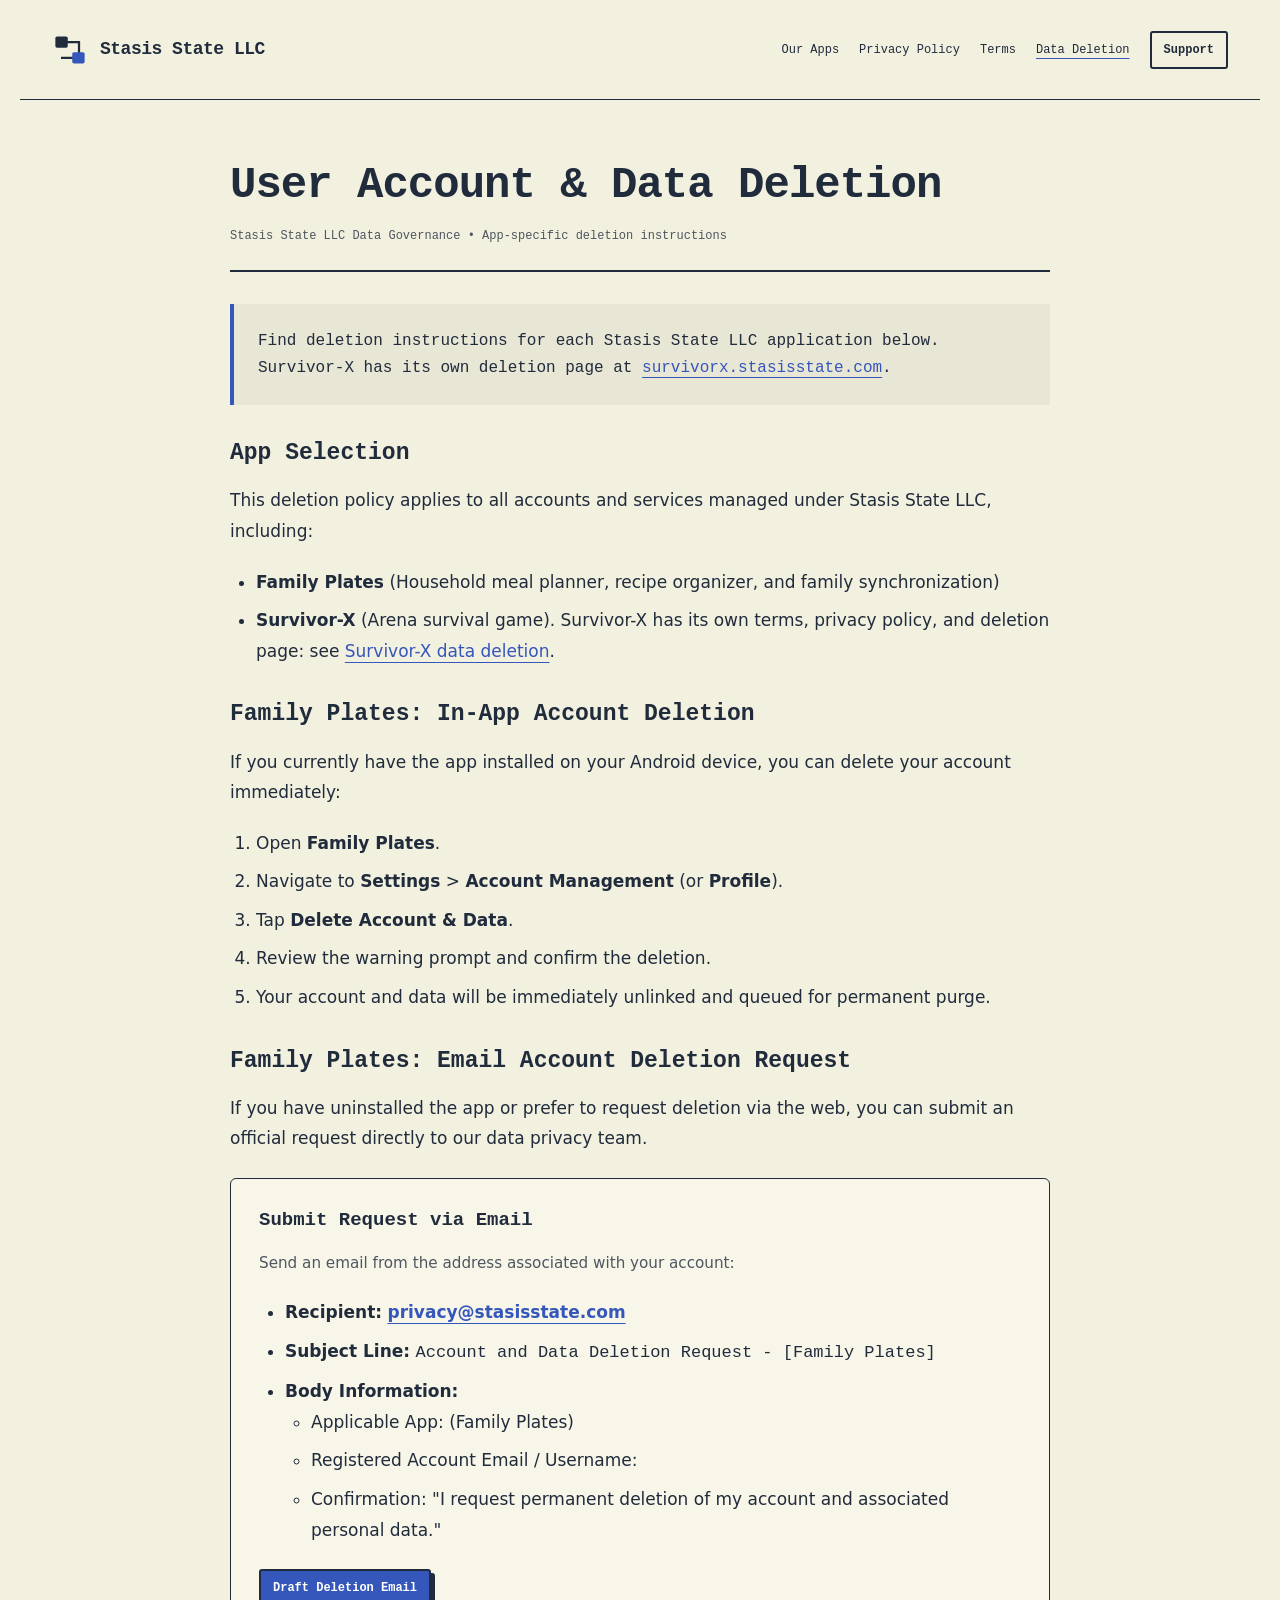
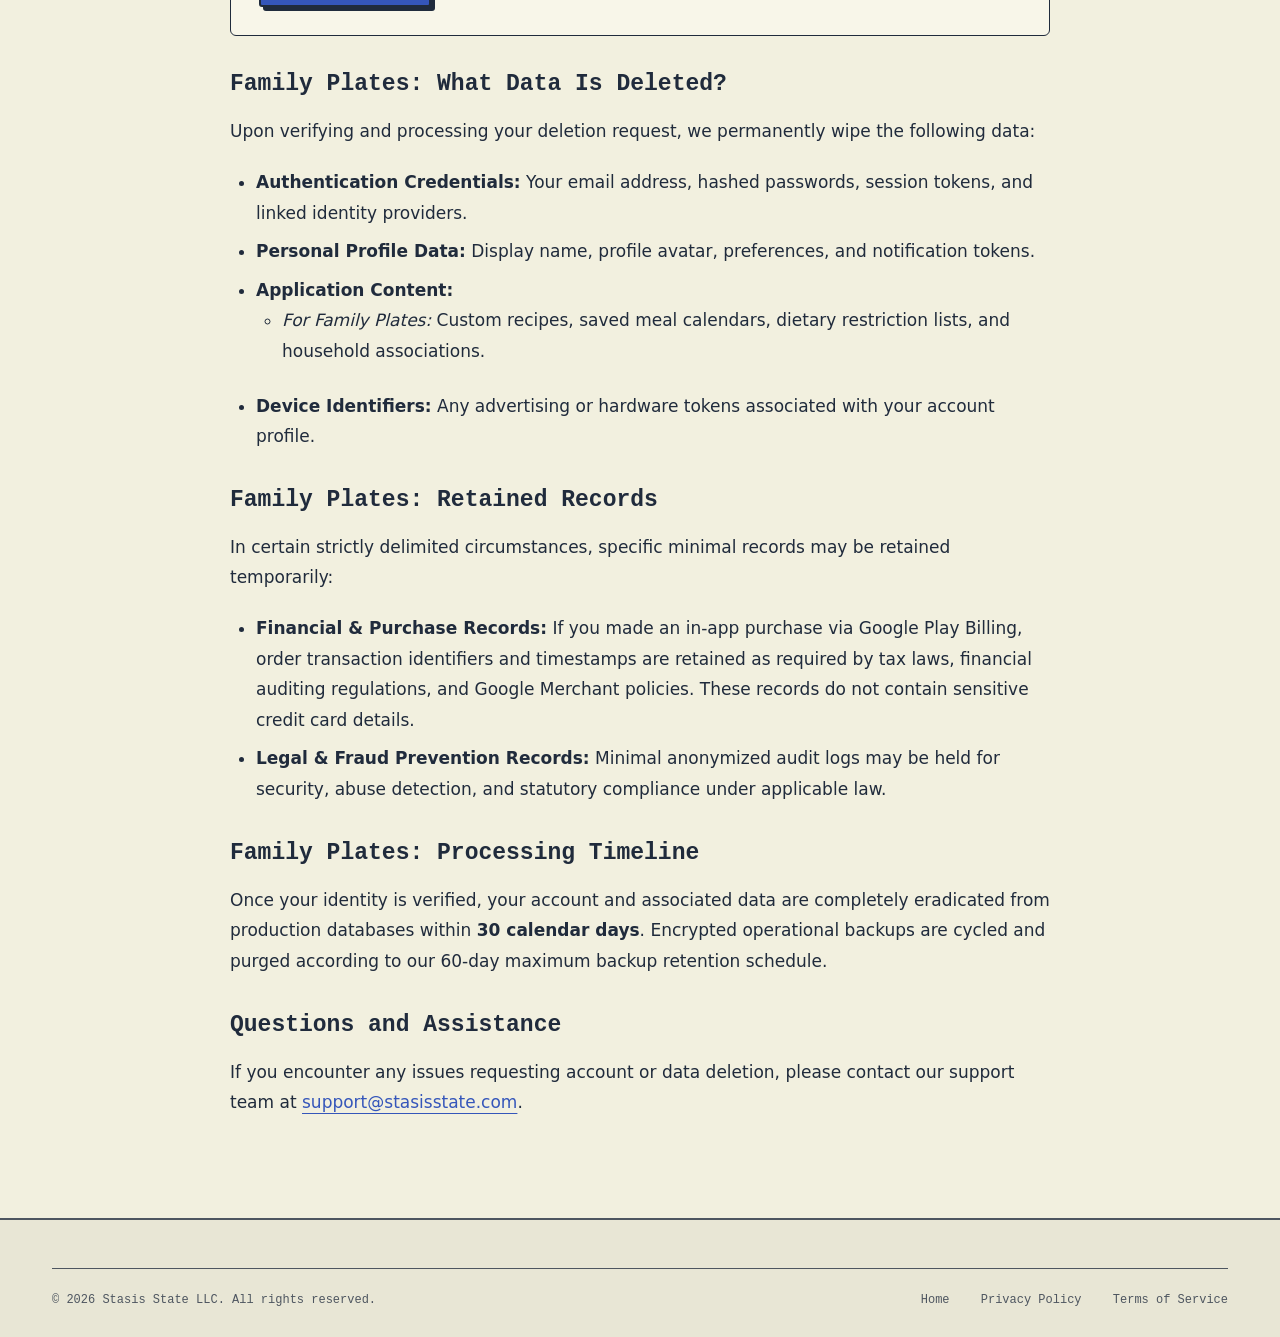
==== commit 4ab2a48e: "Redesign website with State Machine visual identity" ====
--- a/data-deletion.html
+++ b/data-deletion.html
@@ -7,10 +7,11 @@
   <meta name="description" content="Request account and data deletion for Stasis State LLC applications, including Family Plates. Survivor-X has its own deletion page. Google Play Store data safety compliance." />
   <meta name="robots" content="index, follow" />
   <link rel="stylesheet" href="styles.css" />
-  <link rel="icon" href="data:image/svg+xml,<svg xmlns='http://www.w3.org/2000/svg' viewBox='0 0 100 100'><rect width='100' height='100' rx='20' fill='%234f46e5'/><path d='M30 35 L70 35 L50 65 Z' fill='%2306b6d4'/></svg>" />
+  <link rel="icon" href="assets/state-machine.svg" type="image/svg+xml" />
 </head>
 <body>
-  <div class="ambient-glow" aria-hidden="true"></div>
+  <a class="skip-link" href="#main-content">Skip to content</a>
+
 
   <!-- Header -->
   <header class="site-header">
@@ -38,7 +39,7 @@
     </div>
   </header>
 
-  <main class="container">
+  <main id="main-content" class="container">
     <article class="policy-container">
       <div class="policy-header">
         <h1>User Account & Data Deletion</h1>
@@ -50,7 +51,7 @@
 
       <div class="alert-box">
         <p>
-          Find deletion instructions for each Stasis State LLC application below. Survivor-X has its own deletion page at <a href="https://survivorx.stasisstate.com/data-deletion.html" style="color: #818cf8;">survivorx.stasisstate.com</a>.
+          Find deletion instructions for each Stasis State LLC application below. Survivor-X has its own deletion page at <a href="https://survivorx.stasisstate.com/data-deletion.html" style="color: var(--accent-primary);">survivorx.stasisstate.com</a>.
         </p>
       </div>
 
@@ -59,7 +60,7 @@
         <p>This deletion policy applies to all accounts and services managed under Stasis State LLC, including:</p>
         <ul>
           <li><strong id="family-plates">Family Plates</strong> (Household meal planner, recipe organizer, and family synchronization)</li>
-          <li><strong id="survivor-x">Survivor-X</strong> (Arena survival game). Survivor-X has its own terms, privacy policy, and deletion page: see <a href="https://survivorx.stasisstate.com/data-deletion.html" style="color: #818cf8;">Survivor-X data deletion</a>.</li>
+          <li><strong id="survivor-x">Survivor-X</strong> (Arena survival game). Survivor-X has its own terms, privacy policy, and deletion page: see <a href="https://survivorx.stasisstate.com/data-deletion.html" style="color: var(--accent-primary);">Survivor-X data deletion</a>.</li>
         </ul>
 
         <h2>Family Plates: In-App Account Deletion</h2>
@@ -78,12 +79,12 @@
         </p>
 
         <div style="background: var(--bg-card); border: 1px solid var(--border-color); border-radius: var(--radius-md); padding: 1.75rem; margin: 1.5rem 0;">
-          <h3 style="margin-top: 0; color: #fff;">Submit Request via Email</h3>
+          <h3 style="margin-top: 0; color: var(--text-main);">Submit Request via Email</h3>
           <p style="color: var(--text-muted); font-size: 0.95rem;">
             Send an email from the address associated with your account:
           </p>
           <ul style="margin-bottom: 1.25rem;">
-            <li><strong>Recipient:</strong> <a href="mailto:privacy@stasisstate.com?subject=Account%20and%20Data%20Deletion%20Request" style="color: #818cf8; font-weight: 600;">privacy@stasisstate.com</a></li>
+            <li><strong>Recipient:</strong> <a href="mailto:privacy@stasisstate.com?subject=Account%20and%20Data%20Deletion%20Request" style="color: var(--accent-primary); font-weight: 600;">privacy@stasisstate.com</a></li>
             <li><strong>Subject Line:</strong> <code>Account and Data Deletion Request - [Family Plates]</code></li>
             <li><strong>Body Information:</strong>
               <ul>
@@ -125,7 +126,7 @@
 
         <h2>Questions and Assistance</h2>
         <p>
-          If you encounter any issues requesting account or data deletion, please contact our support team at <a href="mailto:support@stasisstate.com" style="color: #818cf8;">support@stasisstate.com</a>.
+          If you encounter any issues requesting account or data deletion, please contact our support team at <a href="mailto:support@stasisstate.com" style="color: var(--accent-primary);">support@stasisstate.com</a>.
         </p>
       </div>
     </article>
--- a/styles.css
+++ b/styles.css
@@ -1,618 +1,37 @@
-* {
-  margin: 0;
-  padding: 0;
-  box-sizing: border-box;
-}
-
-:root {
-  --bg-primary: #0a0d14;
-  --bg-secondary: #111726;
-  --bg-card: rgba(17, 24, 39, 0.75);
-  --bg-card-hover: rgba(30, 41, 59, 0.85);
-  --border-color: rgba(255, 255, 255, 0.08);
-  --border-focus: rgba(99, 102, 241, 0.5);
-
-  --text-main: #f3f4f6;
-  --text-muted: #9ca3af;
-  --text-dim: #6b7280;
-
-  --accent-primary: #6366f1;
-  --accent-secondary: #06b6d4;
-  --accent-glow: rgba(99, 102, 241, 0.25);
-  --accent-green: #10b981;
-
-  --radius-sm: 6px;
-  --radius-md: 12px;
-  --radius-lg: 20px;
-
-  --font-sans: -apple-system, BlinkMacSystemFont, "Segoe UI", Roboto, "Helvetica Neue", Arial, sans-serif;
-  --container-width: 1120px;
-}
-
-body {
-  font-family: var(--font-sans);
-  background-color: var(--bg-primary);
-  color: var(--text-main);
-  line-height: 1.6;
-  min-height: 100vh;
-  display: flex;
-  flex-direction: column;
-  -webkit-font-smoothing: antialiased;
-}
-
-/* Background Atmosphere */
-.ambient-glow {
-  position: fixed;
-  top: 0;
-  left: 50%;
-  transform: translateX(-50%);
-  width: 100vw;
-  max-width: 1200px;
-  height: 480px;
-  background: radial-gradient(circle at 50% 10%, rgba(99, 102, 241, 0.15) 0%, rgba(6, 182, 212, 0.05) 45%, transparent 70%);
-  pointer-events: none;
-  z-index: 0;
-}
-
-/* Layout */
-.container {
-  width: 100%;
-  max-width: var(--container-width);
-  margin: 0 auto;
-  padding: 0 1.5rem;
-  position: relative;
-  z-index: 1;
-}
-
-/* Header & Nav */
-header.site-header {
-  position: sticky;
-  top: 0;
-  backdrop-filter: blur(12px);
-  -webkit-backdrop-filter: blur(12px);
-  background-color: rgba(10, 13, 20, 0.8);
-  border-bottom: 1px solid var(--border-color);
-  z-index: 100;
-}
-
-.nav-wrapper {
-  display: flex;
-  align-items: center;
-  justify-content: space-between;
-  height: 4.5rem;
-}
-
-.brand-link {
-  display: flex;
-  align-items: center;
-  gap: 0.75rem;
-  text-decoration: none;
-  color: var(--text-main);
-  font-weight: 700;
-  font-size: 1.25rem;
-  letter-spacing: -0.02em;
-}
-
-.brand-logo-icon {
-  width: 34px;
-  height: 34px;
-  border-radius: var(--radius-sm);
-  background: linear-gradient(135deg, var(--accent-primary), var(--accent-secondary));
-  display: flex;
-  align-items: center;
-  justify-content: center;
-  color: #fff;
-  box-shadow: 0 4px 12px var(--accent-glow);
-}
-
-.nav-links {
-  display: flex;
-  align-items: center;
-  gap: 1.75rem;
-  list-style: none;
-}
-
-.nav-links a {
-  text-decoration: none;
-  color: var(--text-muted);
-  font-size: 0.9375rem;
-  font-weight: 500;
-  transition: color 0.2s ease;
-}
-
-.nav-links a:hover,
-.nav-links a.active {
-  color: var(--text-main);
-}
-
-.btn {
-  display: inline-flex;
-  align-items: center;
-  justify-content: center;
-  gap: 0.5rem;
-  padding: 0.625rem 1.25rem;
-  border-radius: var(--radius-md);
-  font-size: 0.9375rem;
-  font-weight: 600;
-  text-decoration: none;
-  cursor: pointer;
-  transition: all 0.2s ease;
-  border: 1px solid transparent;
-}
-
-.btn-primary {
-  background: linear-gradient(135deg, #4f46e5, #6366f1);
-  color: #ffffff;
-  box-shadow: 0 4px 14px var(--accent-glow);
-}
-
-.btn-primary:hover {
-  background: linear-gradient(135deg, #4338ca, #4f46e5);
-  box-shadow: 0 6px 20px var(--accent-glow);
-  transform: translateY(-1px);
-}
-
-.btn-outline {
-  background-color: rgba(255, 255, 255, 0.04);
-  color: var(--text-main);
-  border-color: var(--border-color);
-}
-
-.btn-outline:hover {
-  background-color: rgba(255, 255, 255, 0.08);
-  border-color: rgba(255, 255, 255, 0.2);
-}
-
-.btn-sm {
-  padding: 0.4rem 0.85rem;
-  font-size: 0.85rem;
-}
-
-/* Hero Section */
-.hero {
-  padding: 5rem 0 3.5rem;
-  text-align: center;
-}
-
-.pill-badge {
-  display: inline-flex;
-  align-items: center;
-  gap: 0.5rem;
-  padding: 0.35rem 0.9rem;
-  border-radius: 9999px;
-  background-color: rgba(99, 102, 241, 0.12);
-  border: 1px solid rgba(99, 102, 241, 0.28);
-  color: #a5b4fc;
-  font-size: 0.8125rem;
-  font-weight: 500;
-  margin-bottom: 1.5rem;
-}
-
-.pill-dot {
-  width: 7px;
-  height: 7px;
-  border-radius: 50%;
-  background-color: var(--accent-green);
-  box-shadow: 0 0 8px var(--accent-green);
-}
-
-.hero h1 {
-  font-size: clamp(2.25rem, 5vw, 3.75rem);
-  font-weight: 800;
-  line-height: 1.15;
-  letter-spacing: -0.03em;
-  margin-bottom: 1.25rem;
-  max-width: 860px;
-  margin-left: auto;
-  margin-right: auto;
-}
-
-.hero-subtitle {
-  font-size: 1.1875rem;
-  color: var(--text-muted);
-  max-width: 680px;
-  margin: 0 auto 2.25rem;
-  line-height: 1.6;
-}
-
-.hero-actions {
-  display: flex;
-  align-items: center;
-  justify-content: center;
-  gap: 1rem;
-  flex-wrap: wrap;
-}
-
-/* Section Common */
-.section {
-  padding: 4.5rem 0;
-  border-top: 1px solid var(--border-color);
-}
-
-.section-header {
-  text-align: center;
-  max-width: 680px;
-  margin: 0 auto 3rem;
-}
-
-.section-header .sub-title {
-  color: var(--accent-secondary);
-  font-size: 0.85rem;
-  font-weight: 700;
-  text-transform: uppercase;
-  letter-spacing: 0.08em;
-  margin-bottom: 0.5rem;
-}
-
-.section-header h2 {
-  font-size: clamp(1.75rem, 3.5vw, 2.5rem);
-  font-weight: 700;
-  letter-spacing: -0.02em;
-  margin-bottom: 0.75rem;
-}
-
-.section-header p {
-  color: var(--text-muted);
-  font-size: 1.05rem;
-}
-
-/* App Portfolio Grid */
-.apps-grid {
-  display: grid;
-  grid-template-columns: repeat(auto-fit, minmax(320px, 1fr));
-  gap: 2rem;
-}
-
-.app-card {
-  background: var(--bg-card);
-  border: 1px solid var(--border-color);
-  border-radius: var(--radius-lg);
-  padding: 2.25rem;
-  display: flex;
-  flex-direction: column;
-  transition: transform 0.25s ease, border-color 0.25s ease, box-shadow 0.25s ease;
-  position: relative;
-  overflow: hidden;
-}
-
-.app-card::before {
-  content: "";
-  position: absolute;
-  top: 0;
-  left: 0;
-  right: 0;
-  height: 3px;
-  background: linear-gradient(90deg, var(--accent-primary), var(--accent-secondary));
-  opacity: 0;
-  transition: opacity 0.25s ease;
-}
-
-.app-card:hover {
-  transform: translateY(-4px);
-  border-color: rgba(255, 255, 255, 0.18);
-  box-shadow: 0 16px 32px rgba(0, 0, 0, 0.35);
-}
-
-.app-card:hover::before {
-  opacity: 1;
-}
-
-.app-card-header {
-  display: flex;
-  align-items: center;
-  gap: 1.25rem;
-  margin-bottom: 1.25rem;
-}
-
-.app-icon {
-  width: 58px;
-  height: 58px;
-  border-radius: var(--radius-md);
-  display: flex;
-  align-items: center;
-  justify-content: center;
-  flex-shrink: 0;
-  font-size: 1.75rem;
-}
-
-.app-icon.family-plates {
-  background: linear-gradient(135deg, #f97316, #ef4444);
-  color: #fff;
-}
-
-.app-icon.survivor-x {
-  background: linear-gradient(135deg, #10b981, #06b6d4);
-  color: #fff;
-}
-
-.app-meta h3 {
-  font-size: 1.35rem;
-  font-weight: 700;
-  letter-spacing: -0.01em;
-}
-
-.app-category {
-  font-size: 0.8125rem;
-  color: var(--text-muted);
-}
-
-.app-description {
-  color: var(--text-muted);
-  font-size: 0.95rem;
-  line-height: 1.6;
-  margin-bottom: 1.5rem;
-  flex-grow: 1;
-}
-
-.app-highlights {
-  list-style: none;
-  margin-bottom: 1.75rem;
-}
-
-.app-highlights li {
-  font-size: 0.875rem;
-  color: #d1d5db;
-  display: flex;
-  align-items: center;
-  gap: 0.5rem;
-  margin-bottom: 0.5rem;
-}
-
-.app-highlights li svg {
-  color: var(--accent-secondary);
-  flex-shrink: 0;
-}
-
-.app-actions {
-  display: flex;
-  gap: 0.75rem;
-  flex-wrap: wrap;
-  align-items: center;
-}
-
-/* Standards / Verification Grid */
-.standards-grid {
-  display: grid;
-  grid-template-columns: repeat(auto-fit, minmax(240px, 1fr));
-  gap: 1.5rem;
-}
-
-.standard-item {
-  background-color: var(--bg-card);
-  border: 1px solid var(--border-color);
-  border-radius: var(--radius-md);
-  padding: 1.75rem;
-}
-
-.standard-icon-wrap {
-  width: 44px;
-  height: 44px;
-  border-radius: var(--radius-sm);
-  background-color: rgba(99, 102, 241, 0.12);
-  color: #818cf8;
-  display: flex;
-  align-items: center;
-  justify-content: center;
-  margin-bottom: 1.25rem;
-}
-
-.standard-item h3 {
-  font-size: 1.125rem;
-  margin-bottom: 0.5rem;
-}
-
-.standard-item p {
-  color: var(--text-muted);
-  font-size: 0.9rem;
-  line-height: 1.55;
-}
-
-/* Legal Entity / Business Information Card */
-.business-info-card {
-  background: linear-gradient(180deg, rgba(17, 24, 39, 0.9), rgba(15, 23, 42, 0.8));
-  border: 1px solid rgba(255, 255, 255, 0.12);
-  border-radius: var(--radius-lg);
-  padding: 2.5rem;
-  margin-top: 2rem;
-}
-
-.business-grid {
-  display: grid;
-  grid-template-columns: repeat(auto-fit, minmax(220px, 1fr));
-  gap: 1.5rem;
-  margin-top: 1.75rem;
-}
-
-.business-field {
-  display: flex;
-  flex-direction: column;
-}
-
-.business-label {
-  font-size: 0.75rem;
-  text-transform: uppercase;
-  letter-spacing: 0.05em;
-  color: var(--text-dim);
-  margin-bottom: 0.35rem;
-  font-weight: 600;
-}
-
-.business-value {
-  font-size: 0.975rem;
-  color: var(--text-main);
-  font-weight: 500;
-  word-break: break-word;
-}
-
-.business-value a {
-  color: #818cf8;
-  text-decoration: none;
-}
-
-.business-value a:hover {
-  text-decoration: underline;
-}
-
-/* Policy Documents Page Specifics */
-.policy-container {
-  padding: 3.5rem 0 5rem;
-  max-width: 820px;
-  margin: 0 auto;
-}
-
-.policy-header {
-  margin-bottom: 2.5rem;
-  border-bottom: 1px solid var(--border-color);
-  padding-bottom: 1.5rem;
-}
-
-.policy-header h1 {
-  font-size: 2.25rem;
-  font-weight: 800;
-  margin-bottom: 0.5rem;
-}
-
-.policy-meta {
-  color: var(--text-muted);
-  font-size: 0.9rem;
-}
-
-.policy-body h2 {
-  font-size: 1.4rem;
-  font-weight: 700;
-  margin: 2rem 0 0.85rem;
-  color: #ffffff;
-}
-
-.policy-body h3 {
-  font-size: 1.15rem;
-  font-weight: 600;
-  margin: 1.5rem 0 0.65rem;
-  color: #e5e7eb;
-}
-
-.policy-body p {
-  color: #d1d5db;
-  font-size: 0.98rem;
-  line-height: 1.7;
-  margin-bottom: 1.25rem;
-}
-
-.policy-body ul, .policy-body ol {
-  margin-bottom: 1.5rem;
-  padding-left: 1.5rem;
-  color: #d1d5db;
-}
-
-.policy-body li {
-  margin-bottom: 0.5rem;
-  line-height: 1.6;
-}
-
-.alert-box {
-  background-color: rgba(99, 102, 241, 0.08);
-  border-left: 4px solid var(--accent-primary);
-  padding: 1.25rem;
-  border-radius: 0 var(--radius-sm) var(--radius-sm) 0;
-  margin: 1.75rem 0;
-}
-
-.alert-box p {
-  margin-bottom: 0;
-}
-
-/* Footer */
-footer.site-footer {
-  margin-top: auto;
-  background-color: #080a10;
-  border-top: 1px solid var(--border-color);
-  padding: 3.5rem 0 2rem;
-  color: var(--text-muted);
-  font-size: 0.875rem;
-}
-
-.footer-top {
-  display: grid;
-  grid-template-columns: 2fr 1fr 1fr 1fr;
-  gap: 2.5rem;
-  margin-bottom: 3rem;
-}
-
-.footer-brand h4 {
-  color: var(--text-main);
-  font-size: 1.15rem;
-  margin-bottom: 0.75rem;
-}
-
-.footer-brand p {
-  font-size: 0.9rem;
-  line-height: 1.6;
-  max-width: 320px;
-}
-
-.footer-col h5 {
-  color: var(--text-main);
-  font-size: 0.9rem;
-  font-weight: 600;
-  text-transform: uppercase;
-  letter-spacing: 0.05em;
-  margin-bottom: 1.2rem;
-}
-
-.footer-links {
-  list-style: none;
-  display: flex;
-  flex-direction: column;
-  gap: 0.75rem;
-}
-
-.footer-links a {
-  color: var(--text-muted);
-  text-decoration: none;
-  transition: color 0.2s ease;
-}
-
-.footer-links a:hover {
-  color: var(--text-main);
-}
-
-.footer-bottom {
-  display: flex;
-  align-items: center;
-  justify-content: space-between;
-  border-top: 1px solid var(--border-color);
-  padding-top: 2rem;
-  flex-wrap: wrap;
-  gap: 1rem;
-}
-
-/* Responsive */
-@media (max-width: 860px) {
-  .footer-top {
-    grid-template-columns: 1fr 1fr;
-  }
-}
-
-@media (max-width: 640px) {
-  .nav-links {
-    display: none;
-  }
-  .footer-top {
-    grid-template-columns: 1fr;
-  }
-  .footer-bottom {
-    flex-direction: column;
-    text-align: center;
-  }
-  .hero {
-    padding: 3.5rem 0 2.5rem;
-  }
-}
-
-/* Keep support and privacy navigation reachable on small screens. */
-a:focus-visible { outline: 2px solid var(--accent-cyan); outline-offset: 4px; }
-.policy-body a { color: #a5b4fc; overflow-wrap: anywhere; }
-@media (max-width: 1100px) {
-  .nav-wrapper { height: auto; min-height: 4.75rem; flex-wrap: wrap; gap: 1rem; padding-top: 1rem; padding-bottom: 1rem; }
-  .nav-links { display: flex; flex-wrap: wrap; gap: 1rem; }
-}
+*{margin:0;padding:0;box-sizing:border-box}
+:root{--bg-primary:#f2f0df;--bg-secondary:#e8e6d5;--bg-card:#f8f6e9;--text-main:#202b3c;--text-muted:#4e5660;--text-dim:#59616a;--accent-primary:#3556ba;--accent-secondary:#3556ba;--border-color:#202b3c;--radius-sm:3px;--radius-md:6px;--radius-lg:6px;--font-sans:"Courier New",Courier,monospace;--container-width:1240px}
+html{scroll-padding-top:24px}
+body{font-family:var(--font-sans);background:var(--bg-primary);color:var(--text-main);line-height:1.65;min-height:100vh;display:flex;flex-direction:column}
+a{color:var(--accent-primary);text-underline-offset:5px;overflow-wrap:anywhere}
+a:hover{text-decoration-thickness:2px}
+a:focus-visible{outline:3px solid var(--accent-primary);outline-offset:5px}
+.skip-link{position:absolute;left:20px;top:-100px;background:var(--text-main);color:white;padding:12px;z-index:200}.skip-link:focus{top:12px}
+.container{width:100%;max-width:var(--container-width);margin:auto;padding:0 32px}
+.site-header{background:var(--bg-primary)}
+.nav-wrapper{display:flex;align-items:center;justify-content:space-between;gap:24px;min-height:100px;border-bottom:1px solid var(--border-color);flex-wrap:wrap;padding-top:22px;padding-bottom:22px}
+.brand-link{display:flex;align-items:center;gap:12px;text-decoration:none;color:var(--text-main);font-size:18px;font-weight:700;letter-spacing:-.5px}
+.brand-logo-icon{width:36px;height:36px;background:url('assets/state-machine.svg') center/contain no-repeat;flex-shrink:0}.brand-logo-icon svg{display:none}
+.nav-links{display:flex;align-items:center;flex-wrap:wrap;gap:20px;list-style:none}.nav-links a{color:var(--text-main);font-size:12px;text-decoration:none}.nav-links a:hover,.nav-links a.active{text-decoration:underline;text-decoration-color:var(--accent-primary)}
+.btn{display:inline-flex;align-items:center;justify-content:center;gap:8px;padding:13px 20px;border:2px solid var(--text-main);border-radius:3px;font:700 13px/1.5 var(--font-sans);text-decoration:none;max-width:100%;overflow-wrap:anywhere}
+.btn svg{flex-shrink:0}.btn-primary{background:var(--accent-primary);color:white;box-shadow:4px 4px 0 var(--text-main)}.btn-primary:hover{background:#294593}.btn-outline{background:transparent;color:var(--text-main)}.btn-outline:hover{background:var(--bg-secondary)}.btn-sm{font-size:12px;padding:8px 12px}
+.hero{display:grid;grid-template-columns:1.15fr 1fr;align-items:center;gap:32px;padding-top:80px;padding-bottom:85px;min-height:620px}
+.hero h1{font-size:clamp(38px,4.7vw,66px);line-height:1.08;letter-spacing:-.055em;margin:25px 0}
+.hero-subtitle{font-size:16px;color:var(--text-muted);max-width:540px;margin-bottom:28px}
+.hero-actions{display:flex;flex-wrap:wrap;align-items:center;gap:24px}.hero-secondary{font-size:12px}
+.state-diagram svg{display:block;width:100%;height:auto}.state-diagram span{display:block;text-align:center;font-size:10px;letter-spacing:1px}
+.sub-title{color:var(--accent-primary);font-size:11px;font-weight:700;text-transform:uppercase;letter-spacing:1.5px;margin-bottom:12px}
+.section{padding:60px 0;border-top:1px solid var(--border-color)}
+.section-header{margin:0 0 36px;max-width:760px;text-align:left}.section-header h1,.section-header h2{font-size:clamp(28px,3vw,40px);line-height:1.2;letter-spacing:-1.5px;margin-bottom:14px}.section-header p{color:var(--text-muted)}
+.apps-grid{display:grid;grid-template-columns:repeat(2,minmax(0,1fr));gap:28px}
+.app-card{background:var(--bg-card);border:2px solid var(--border-color);border-radius:4px;padding:30px;box-shadow:6px 6px 0 var(--text-main);display:flex;flex-direction:column;min-width:0}
+.app-card-header{display:flex;align-items:center;gap:18px;margin-bottom:22px}.app-card-header>a{min-width:0}.app-meta{min-width:0}.app-meta h3{font-size:23px;letter-spacing:-1px;line-height:1.3}.app-category{font-size:11px;color:var(--text-muted)}
+.app-description{font:16px/1.7 system-ui,sans-serif;color:var(--text-muted);margin-bottom:24px;flex-grow:1}
+.app-highlights{list-style:none;margin-bottom:28px}.app-highlights li{display:flex;align-items:flex-start;gap:10px;font-size:12px;margin-bottom:12px}.app-highlights svg{flex-shrink:0;color:var(--accent-primary);margin-top:2px}
+.app-actions{display:flex;gap:12px;flex-wrap:wrap;align-items:center}
+.standards-grid{display:grid;grid-template-columns:repeat(4,minmax(0,1fr));gap:20px}.standard-item{border-top:2px solid;padding:24px 0}.standard-icon-wrap{color:var(--accent-primary);margin-bottom:18px}.standard-item h3{font-size:16px;margin-bottom:12px}.standard-item p{font:15px/1.7 system-ui,sans-serif;color:var(--text-muted)}
+.business-info-card{border:2px solid;padding:32px;margin-top:32px;background:var(--bg-secondary)}.business-grid{display:grid;grid-template-columns:repeat(2,minmax(0,1fr));gap:24px;margin-top:28px}.business-field{display:flex;flex-direction:column;min-width:0}.business-label{font-size:10px;letter-spacing:1px;text-transform:uppercase;color:var(--text-dim);margin-bottom:6px}.business-value{font-size:14px;overflow-wrap:anywhere}
+.policy-container{max-width:820px;margin:auto;padding:60px 0 80px}.policy-header{border-bottom:2px solid;padding-bottom:24px;margin-bottom:32px}.policy-header h1{font-size:clamp(30px,5vw,44px);line-height:1.15;letter-spacing:-1px;margin-bottom:16px}.policy-meta{font-size:12px;color:var(--text-muted)}.policy-body{font:17px/1.8 system-ui,sans-serif}.policy-body h2,.policy-body h3{font-family:var(--font-sans);line-height:1.4;color:var(--text-main);margin:32px 0 16px}.policy-body h2{font-size:23px}.policy-body h3{font-size:19px}.policy-body p{margin-bottom:20px}.policy-body ul,.policy-body ol{padding-left:26px;margin-bottom:24px}.policy-body li{margin-bottom:8px}.alert-box{background:var(--bg-secondary);border-left:4px solid var(--accent-primary);padding:24px;margin:28px 0}.alert-box p{margin-bottom:0}
+.site-footer{margin-top:auto;border-top:2px solid;padding:48px 0 28px;background:var(--bg-secondary);font-size:12px;color:var(--text-muted)}.footer-top{display:grid;grid-template-columns:2fr 1fr 1fr 1fr;gap:28px;margin-bottom:38px}.footer-brand h4{font-size:18px;color:var(--text-main);margin-bottom:12px}.footer-brand p{max-width:320px}.footer-col h5{font-size:12px;color:var(--text-main);margin-bottom:18px}.footer-links{list-style:none;display:flex;flex-direction:column;gap:10px}.footer-links a{color:var(--text-muted)}.footer-bottom{display:flex;justify-content:space-between;flex-wrap:wrap;gap:16px;border-top:1px solid;padding-top:22px}
+@media(max-width:1000px){.nav-wrapper{justify-content:flex-start}.standards-grid{grid-template-columns:repeat(2,minmax(0,1fr))}.footer-top{grid-template-columns:repeat(2,minmax(0,1fr))}.hero{gap:12px}.app-card{padding:24px}}
+@media(max-width:700px){.container{padding-left:22px;padding-right:22px}.hero{grid-template-columns:1fr;padding-top:45px;padding-bottom:40px;min-height:0}.hero h1{font-size:clamp(34px,8vw,52px)}.state-diagram{max-width:430px;width:100%;margin:auto}.nav-links{gap:14px}.apps-grid,.business-grid{grid-template-columns:1fr}.app-card{padding:22px}.app-meta h3{font-size:20px}.section{padding:40px 0}.business-info-card{padding:22px}.policy-container{padding:40px 0}.footer-top{grid-template-columns:1fr}.standards-grid{gap:20px}.hero-actions{gap:20px}}
+@media(prefers-reduced-motion:reduce){*{scroll-behavior:auto}}
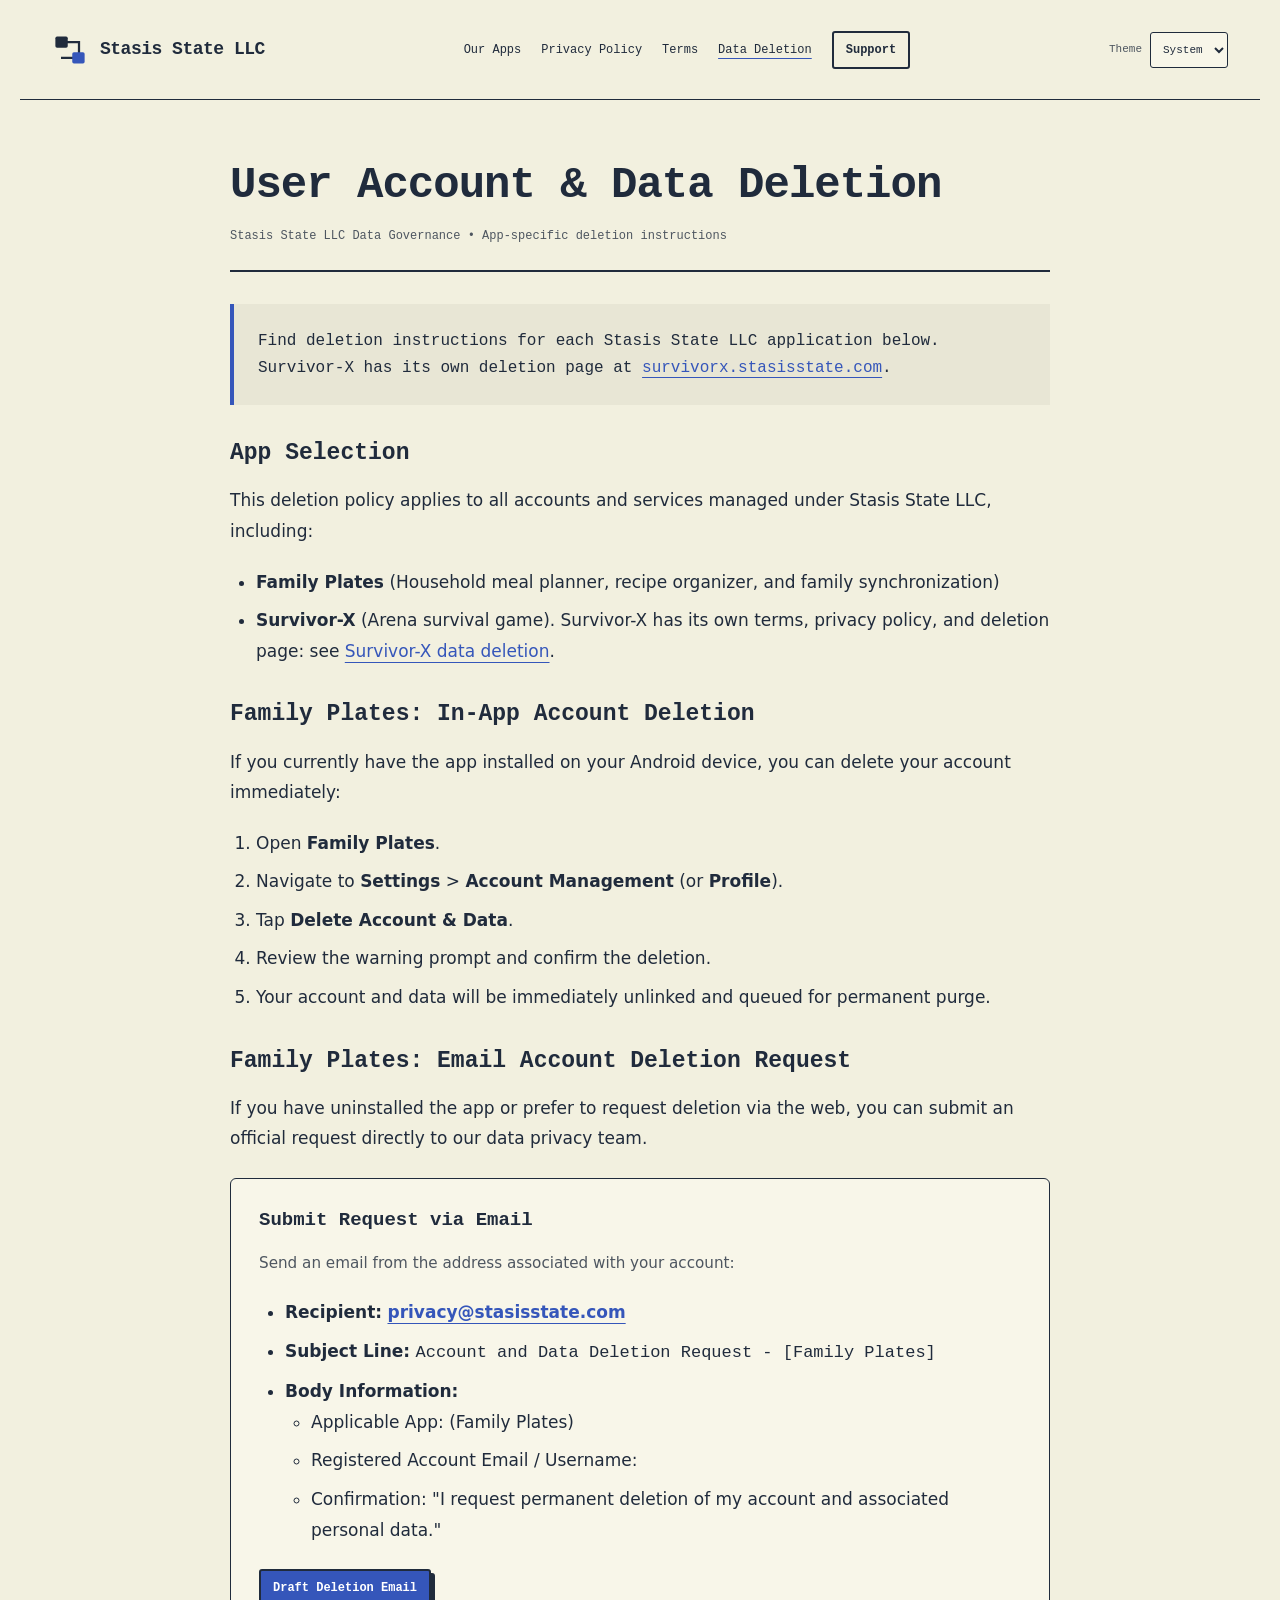
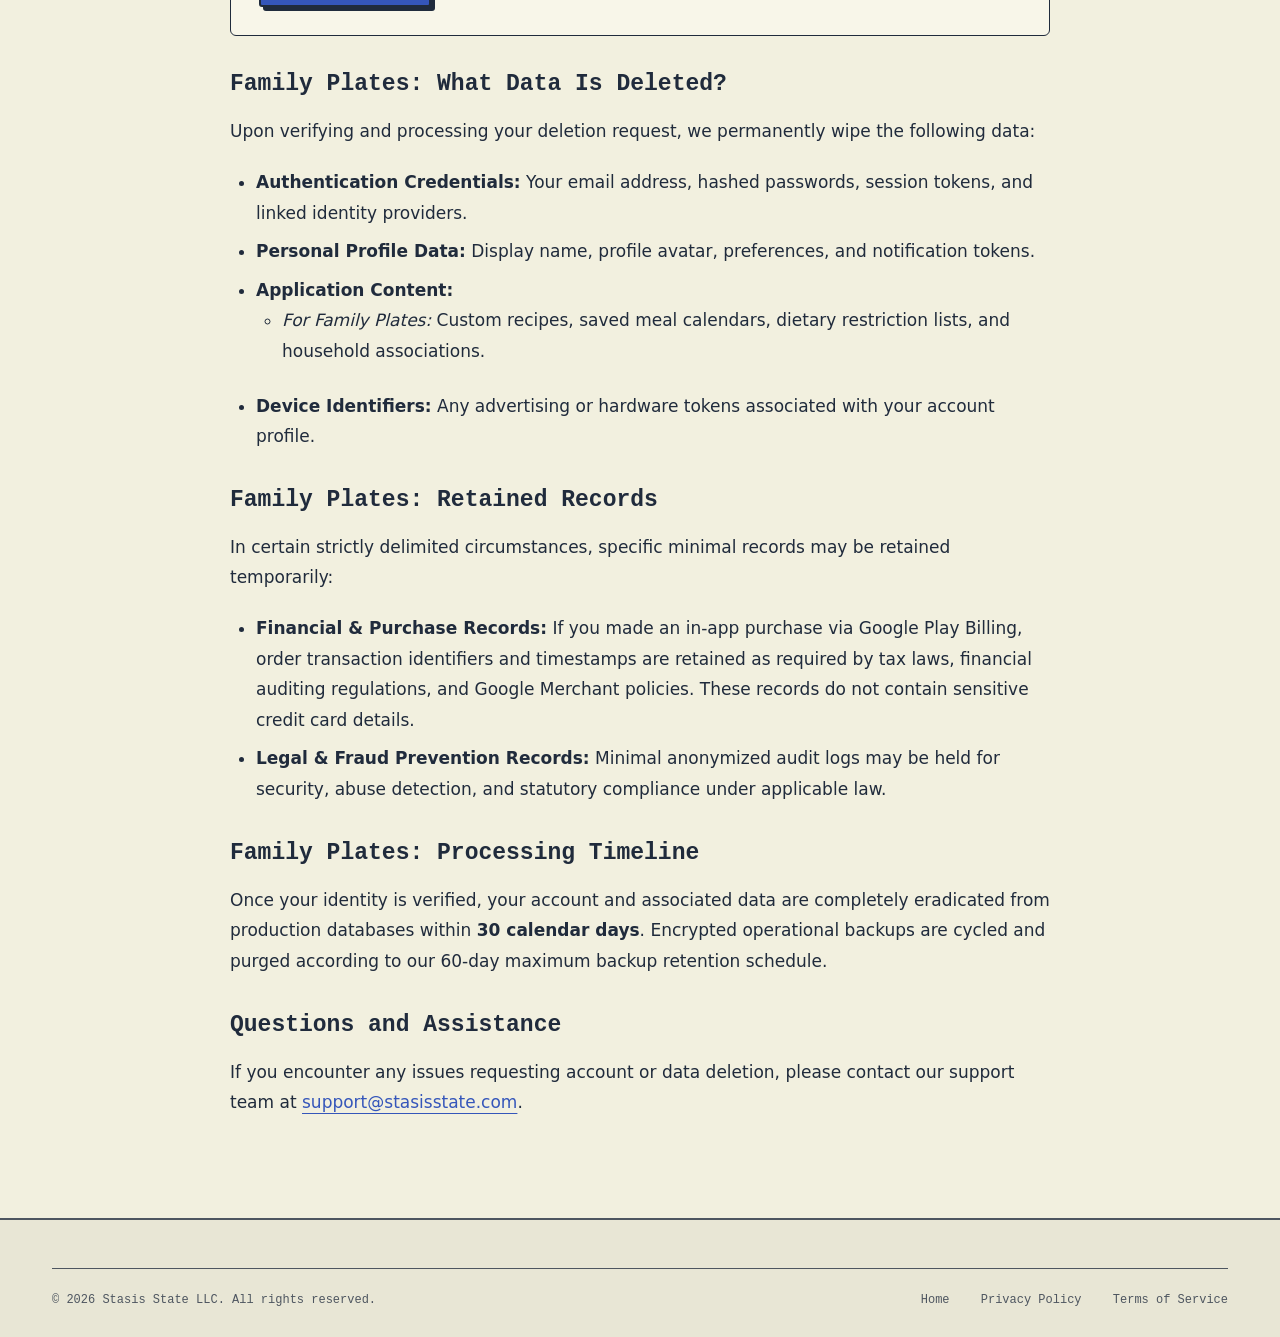
==== commit bfe625fa: "feat: add persistent light and dark theme controls" ====
--- a/data-deletion.html
+++ b/data-deletion.html
@@ -6,6 +6,8 @@
   <title>Account & Data Deletion Request — Stasis State LLC</title>
   <meta name="description" content="Request account and data deletion for Stasis State LLC applications, including Family Plates. Survivor-X has its own deletion page. Google Play Store data safety compliance." />
   <meta name="robots" content="index, follow" />
+  <meta name="color-scheme" content="light dark" />
+  <script src="theme.js"></script>
   <link rel="stylesheet" href="styles.css" />
   <link rel="icon" href="assets/state-machine.svg" type="image/svg+xml" />
 </head>
@@ -36,6 +38,14 @@
           <li><a href="index.html#contact" class="btn btn-outline btn-sm">Support</a></li>
         </ul>
       </nav>
+      <label class="theme-control" hidden>
+        Theme
+        <select id="theme-select" aria-label="Color theme">
+          <option value="system">System</option>
+          <option value="light">Light</option>
+          <option value="dark">Dark</option>
+        </select>
+      </label>
     </div>
   </header>
 
--- a/styles.css
+++ b/styles.css
@@ -1,11 +1,13 @@
 *{margin:0;padding:0;box-sizing:border-box}
-:root{--bg-primary:#f2f0df;--bg-secondary:#e8e6d5;--bg-card:#f8f6e9;--text-main:#202b3c;--text-muted:#4e5660;--text-dim:#59616a;--accent-primary:#3556ba;--accent-secondary:#3556ba;--border-color:#202b3c;--radius-sm:3px;--radius-md:6px;--radius-lg:6px;--font-sans:"Courier New",Courier,monospace;--container-width:1240px}
+:root{color-scheme:light;--button-bg:#3556ba;--button-hover:#294593;--button-text:#fff;--bg-primary:#f2f0df;--bg-secondary:#e8e6d5;--bg-card:#f8f6e9;--text-main:#202b3c;--text-muted:#4e5660;--text-dim:#59616a;--accent-primary:#3556ba;--accent-secondary:#3556ba;--border-color:#202b3c;--radius-sm:3px;--radius-md:6px;--radius-lg:6px;--font-sans:"Courier New",Courier,monospace;--container-width:1240px}
+:root[data-theme="dark"]{color-scheme:dark;--bg-primary:#171e2a;--bg-secondary:#202a39;--bg-card:#1c2533;--text-main:#f2f0df;--text-muted:#c4cad3;--text-dim:#adb8c8;--accent-primary:#a1b7ff;--accent-secondary:#a1b7ff;--border-color:#a2afc2;--button-bg:#3556ba;--button-hover:#294593;--button-text:#fff;}
+@media(prefers-color-scheme:dark){:root:not([data-theme="light"]){color-scheme:dark;--bg-primary:#171e2a;--bg-secondary:#202a39;--bg-card:#1c2533;--text-main:#f2f0df;--text-muted:#c4cad3;--text-dim:#adb8c8;--accent-primary:#a1b7ff;--accent-secondary:#a1b7ff;--border-color:#a2afc2;--button-bg:#3556ba;--button-hover:#294593;--button-text:#fff;}}
 html{scroll-padding-top:24px}
 body{font-family:var(--font-sans);background:var(--bg-primary);color:var(--text-main);line-height:1.65;min-height:100vh;display:flex;flex-direction:column}
 a{color:var(--accent-primary);text-underline-offset:5px;overflow-wrap:anywhere}
 a:hover{text-decoration-thickness:2px}
-a:focus-visible{outline:3px solid var(--accent-primary);outline-offset:5px}
-.skip-link{position:absolute;left:20px;top:-100px;background:var(--text-main);color:white;padding:12px;z-index:200}.skip-link:focus{top:12px}
+a:focus-visible,select:focus-visible{outline:3px solid var(--accent-primary);outline-offset:5px}
+.skip-link{position:absolute;left:20px;top:-100px;background:var(--text-main);color:var(--bg-primary);padding:12px;z-index:200}.skip-link:focus{top:12px}
 .container{width:100%;max-width:var(--container-width);margin:auto;padding:0 32px}
 .site-header{background:var(--bg-primary)}
 .nav-wrapper{display:flex;align-items:center;justify-content:space-between;gap:24px;min-height:100px;border-bottom:1px solid var(--border-color);flex-wrap:wrap;padding-top:22px;padding-bottom:22px}
@@ -13,7 +15,7 @@
 .brand-logo-icon{width:36px;height:36px;background:url('assets/state-machine.svg') center/contain no-repeat;flex-shrink:0}.brand-logo-icon svg{display:none}
 .nav-links{display:flex;align-items:center;flex-wrap:wrap;gap:20px;list-style:none}.nav-links a{color:var(--text-main);font-size:12px;text-decoration:none}.nav-links a:hover,.nav-links a.active{text-decoration:underline;text-decoration-color:var(--accent-primary)}
 .btn{display:inline-flex;align-items:center;justify-content:center;gap:8px;padding:13px 20px;border:2px solid var(--text-main);border-radius:3px;font:700 13px/1.5 var(--font-sans);text-decoration:none;max-width:100%;overflow-wrap:anywhere}
-.btn svg{flex-shrink:0}.btn-primary{background:var(--accent-primary);color:white;box-shadow:4px 4px 0 var(--text-main)}.btn-primary:hover{background:#294593}.btn-outline{background:transparent;color:var(--text-main)}.btn-outline:hover{background:var(--bg-secondary)}.btn-sm{font-size:12px;padding:8px 12px}
+.btn svg{flex-shrink:0}.btn-primary{background:var(--button-bg);color:var(--button-text);box-shadow:4px 4px 0 var(--text-main)}.btn-primary:hover{background:var(--button-hover)}.btn-outline{background:transparent;color:var(--text-main)}.btn-outline:hover{background:var(--bg-secondary)}.btn-sm{font-size:12px;padding:8px 12px}
 .hero{display:grid;grid-template-columns:1.15fr 1fr;align-items:center;gap:32px;padding-top:80px;padding-bottom:85px;min-height:620px}
 .hero h1{font-size:clamp(38px,4.7vw,66px);line-height:1.08;letter-spacing:-.055em;margin:25px 0}
 .hero-subtitle{font-size:16px;color:var(--text-muted);max-width:540px;margin-bottom:28px}
@@ -35,3 +37,7 @@
 @media(max-width:1000px){.nav-wrapper{justify-content:flex-start}.standards-grid{grid-template-columns:repeat(2,minmax(0,1fr))}.footer-top{grid-template-columns:repeat(2,minmax(0,1fr))}.hero{gap:12px}.app-card{padding:24px}}
 @media(max-width:700px){.container{padding-left:22px;padding-right:22px}.hero{grid-template-columns:1fr;padding-top:45px;padding-bottom:40px;min-height:0}.hero h1{font-size:clamp(34px,8vw,52px)}.state-diagram{max-width:430px;width:100%;margin:auto}.nav-links{gap:14px}.apps-grid,.business-grid{grid-template-columns:1fr}.app-card{padding:22px}.app-meta h3{font-size:20px}.section{padding:40px 0}.business-info-card{padding:22px}.policy-container{padding:40px 0}.footer-top{grid-template-columns:1fr}.standards-grid{gap:20px}.hero-actions{gap:20px}}
 @media(prefers-reduced-motion:reduce){*{scroll-behavior:auto}}
+
+.theme-control{display:flex;align-items:center;gap:8px;font-size:11px;color:var(--text-muted)}
+.theme-control[hidden]{display:none}
+.theme-control select{font:inherit;color:var(--text-main);background:var(--bg-card);border:1px solid var(--border-color);border-radius:var(--radius-sm);padding:8px;min-height:36px;cursor:pointer}
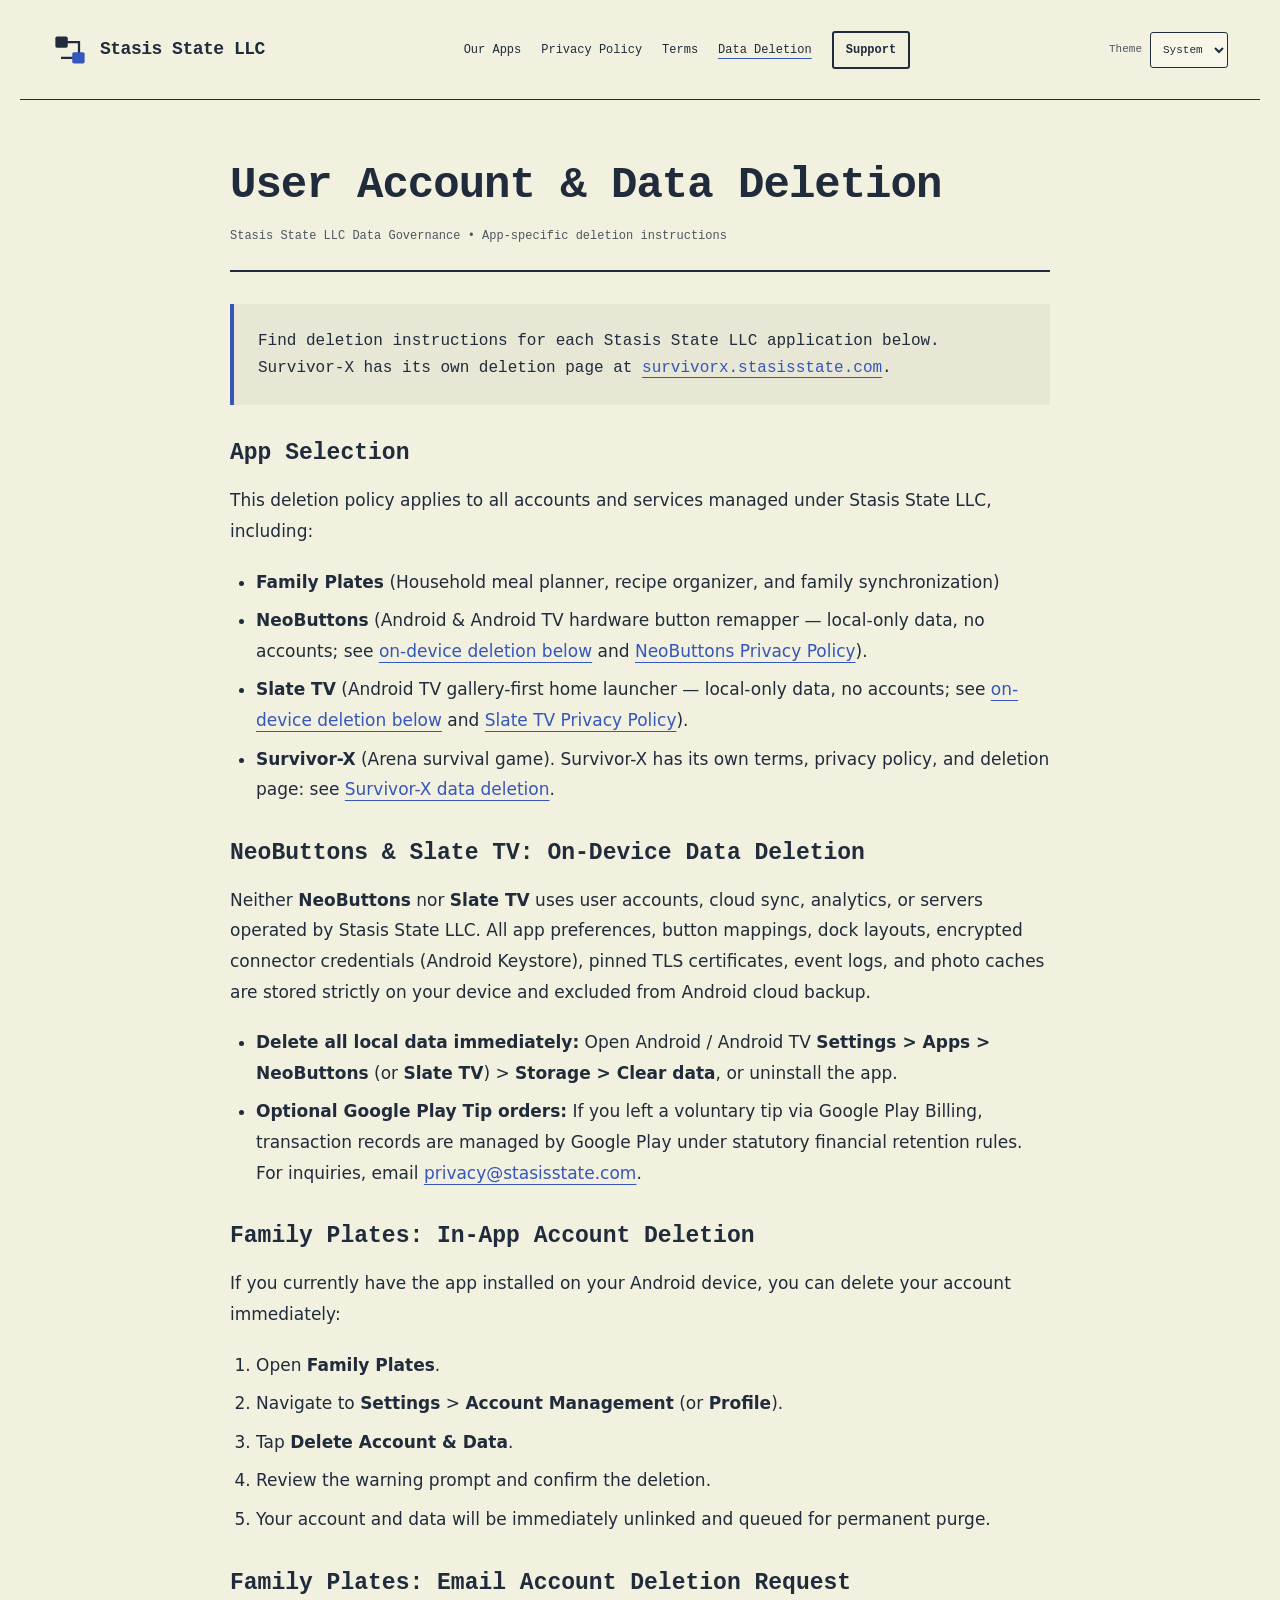
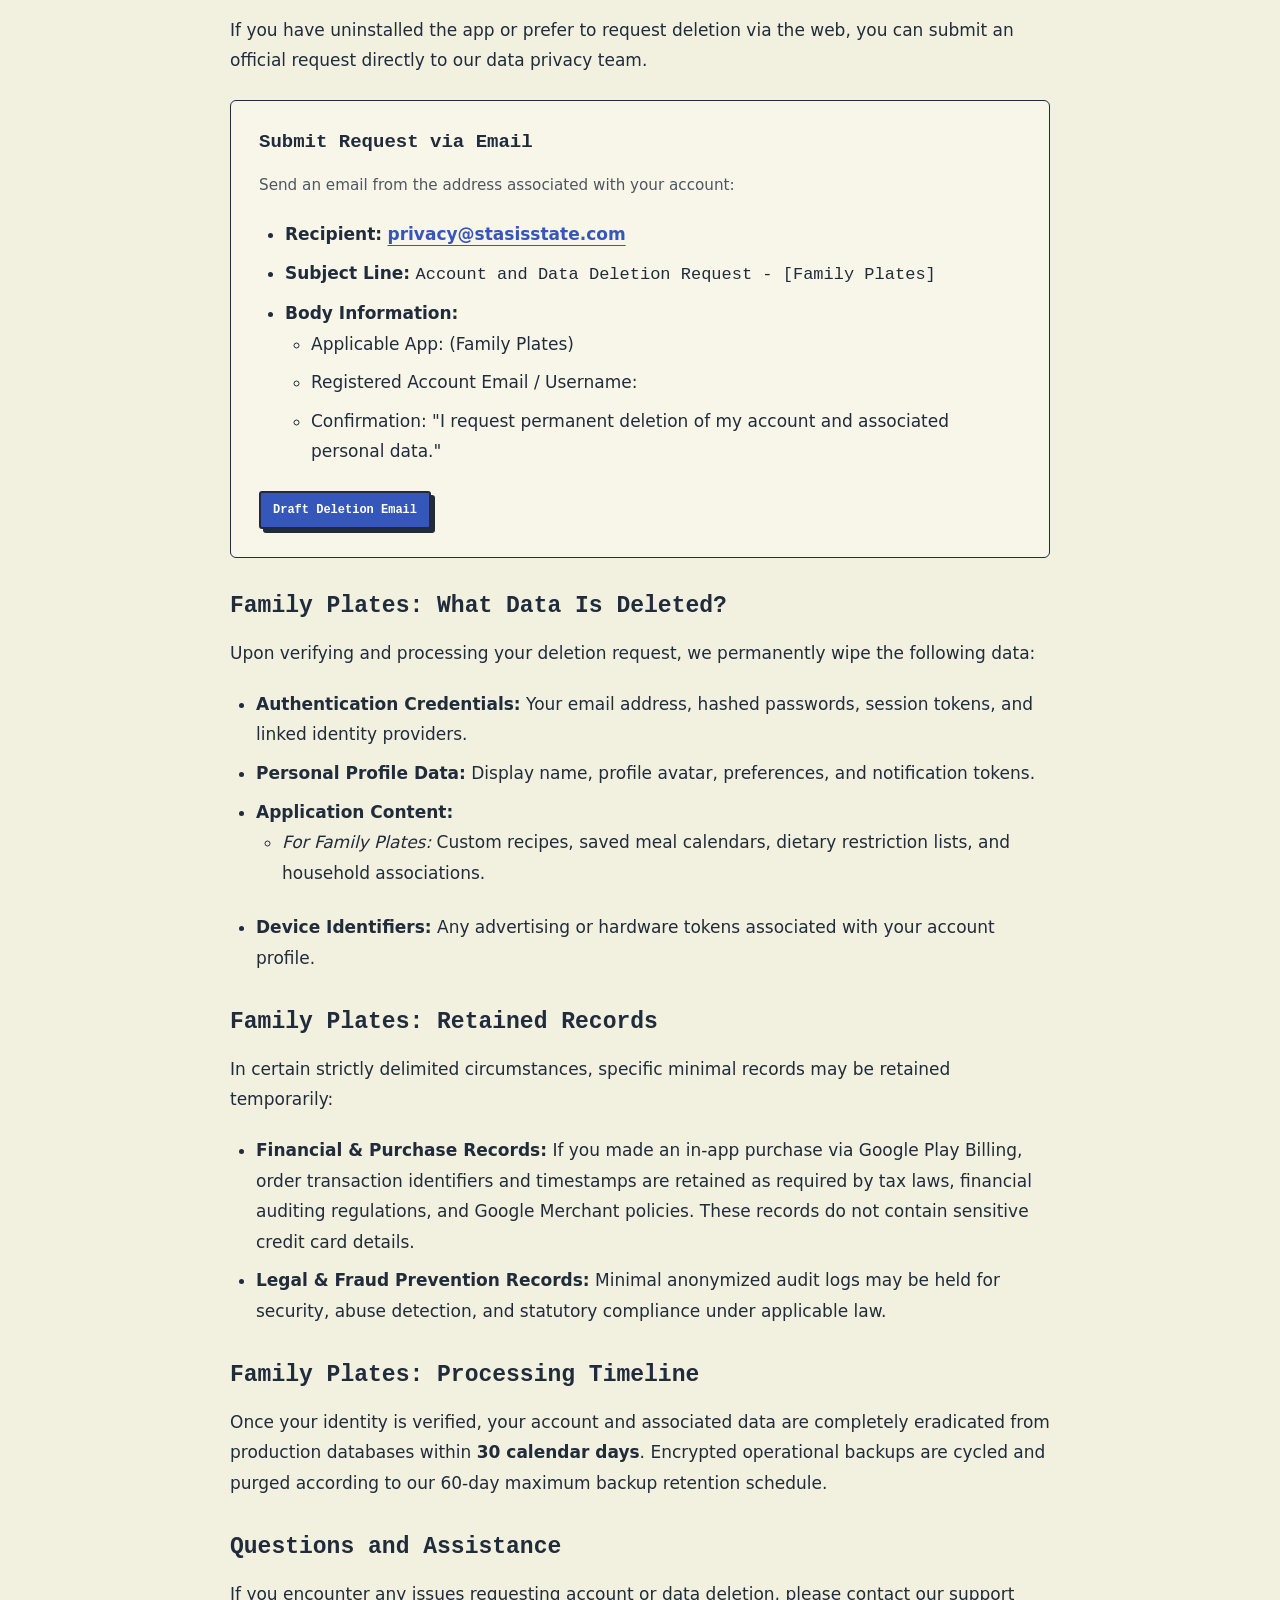
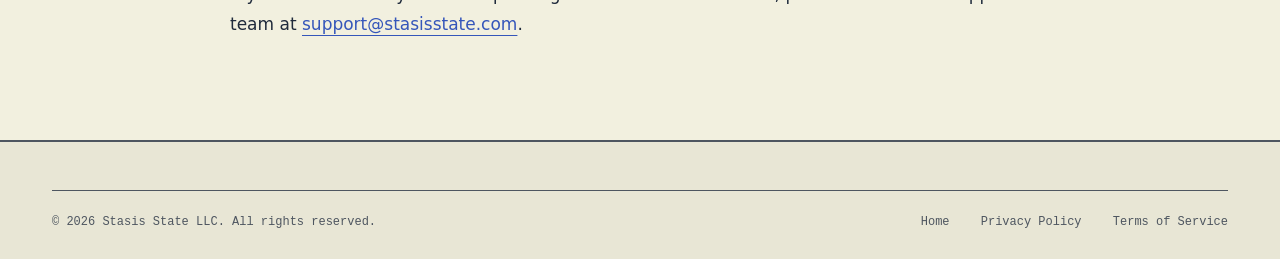
==== commit 8e18ca4f: "Add NeoButtons and Slate TV product pages and update privacy and site navigation" ====
--- a/data-deletion.html
+++ b/data-deletion.html
@@ -4,7 +4,7 @@
   <meta charset="UTF-8" />
   <meta name="viewport" content="width=device-width, initial-scale=1.0" />
   <title>Account & Data Deletion Request — Stasis State LLC</title>
-  <meta name="description" content="Request account and data deletion for Stasis State LLC applications, including Family Plates. Survivor-X has its own deletion page. Google Play Store data safety compliance." />
+  <meta name="description" content="Request account and data deletion for Stasis State LLC applications, including Family Plates, NeoButtons, and Slate TV. Survivor-X has its own deletion page." />
   <meta name="robots" content="index, follow" />
   <meta name="color-scheme" content="light dark" />
   <script src="theme.js"></script>
@@ -70,7 +70,18 @@
         <p>This deletion policy applies to all accounts and services managed under Stasis State LLC, including:</p>
         <ul>
           <li><strong id="family-plates">Family Plates</strong> (Household meal planner, recipe organizer, and family synchronization)</li>
+          <li><strong id="neobuttons">NeoButtons</strong> (Android &amp; Android TV hardware button remapper — local-only data, no accounts; see <a href="#local-only-apps" style="color: var(--accent-primary);">on-device deletion below</a> and <a href="neobuttons-privacy.html" style="color: var(--accent-primary);">NeoButtons Privacy Policy</a>).</li>
+          <li><strong id="slatetv">Slate TV</strong> (Android TV gallery-first home launcher — local-only data, no accounts; see <a href="#local-only-apps" style="color: var(--accent-primary);">on-device deletion below</a> and <a href="slatetv-privacy.html" style="color: var(--accent-primary);">Slate TV Privacy Policy</a>).</li>
           <li><strong id="survivor-x">Survivor-X</strong> (Arena survival game). Survivor-X has its own terms, privacy policy, and deletion page: see <a href="https://survivorx.stasisstate.com/data-deletion.html" style="color: var(--accent-primary);">Survivor-X data deletion</a>.</li>
+        </ul>
+
+        <h2 id="local-only-apps">NeoButtons &amp; Slate TV: On-Device Data Deletion</h2>
+        <p>
+          Neither <strong>NeoButtons</strong> nor <strong>Slate TV</strong> uses user accounts, cloud sync, analytics, or servers operated by Stasis State LLC. All app preferences, button mappings, dock layouts, encrypted connector credentials (Android Keystore), pinned TLS certificates, event logs, and photo caches are stored strictly on your device and excluded from Android cloud backup.
+        </p>
+        <ul>
+          <li><strong>Delete all local data immediately:</strong> Open Android / Android TV <strong>Settings &gt; Apps &gt; NeoButtons</strong> (or <strong>Slate TV</strong>) &gt; <strong>Storage &gt; Clear data</strong>, or uninstall the app.</li>
+          <li><strong>Optional Google Play Tip orders:</strong> If you left a voluntary tip via Google Play Billing, transaction records are managed by Google Play under statutory financial retention rules. For inquiries, email <a href="mailto:privacy@stasisstate.com" style="color: var(--accent-primary);">privacy@stasisstate.com</a>.</li>
         </ul>
 
         <h2>Family Plates: In-App Account Deletion</h2>
--- a/styles.css
+++ b/styles.css
@@ -41,3 +41,20 @@
 .theme-control{display:flex;align-items:center;gap:8px;font-size:11px;color:var(--text-muted)}
 .theme-control[hidden]{display:none}
 .theme-control select{font:inherit;color:var(--text-main);background:var(--bg-card);border:1px solid var(--border-color);border-radius:var(--radius-sm);padding:8px;min-height:36px;cursor:pointer}
+.product-hero{display:flex;align-items:center;gap:28px;padding:52px 0 40px;flex-wrap:wrap}
+.product-hero-icon{width:88px;height:88px;border-radius:var(--radius-md);border:2px solid var(--border-color);box-shadow:4px 4px 0 var(--text-main);flex-shrink:0}
+.product-hero-meta{flex:1;min-width:260px}
+.product-hero-meta h1{font-size:clamp(32px,4.5vw,52px);line-height:1.1;letter-spacing:-.04em;margin:8px 0 12px}
+.product-hero-meta p{font:17px/1.7 system-ui,sans-serif;color:var(--text-muted);max-width:720px}
+.product-badges{display:flex;flex-wrap:wrap;gap:10px;margin:18px 0 22px}
+.product-badge{display:inline-block;font-size:11px;font-weight:700;padding:4px 10px;border:1px solid var(--border-color);border-radius:var(--radius-sm);background:var(--bg-secondary);color:var(--text-main)}
+.feature-grid{display:grid;grid-template-columns:repeat(2,minmax(0,1fr));gap:24px;margin-top:24px}
+.feature-card{background:var(--bg-card);border:2px solid var(--border-color);border-radius:4px;padding:24px;box-shadow:4px 4px 0 var(--text-main)}
+.feature-card h3{font-size:17px;margin-bottom:10px}
+.feature-card p,.feature-card ul{font:15px/1.68 system-ui,sans-serif;color:var(--text-muted)}
+.feature-card ul{padding-left:20px;margin-top:8px}.feature-card li{margin-bottom:6px}
+.policy-directory{display:grid;grid-template-columns:repeat(2,minmax(0,1fr));gap:16px;margin:24px 0 32px}
+.policy-dir-card{background:var(--bg-card);border:2px solid var(--border-color);border-radius:4px;padding:18px 20px;display:flex;flex-direction:column;gap:8px}
+.policy-dir-card strong{font-family:var(--font-sans);font-size:15px;color:var(--text-main)}
+.policy-dir-card span{font:14px/1.55 system-ui,sans-serif;color:var(--text-muted)}
+@media(max-width:700px){.feature-grid,.policy-directory{grid-template-columns:1fr}.product-hero{padding:36px 0 28px}}
